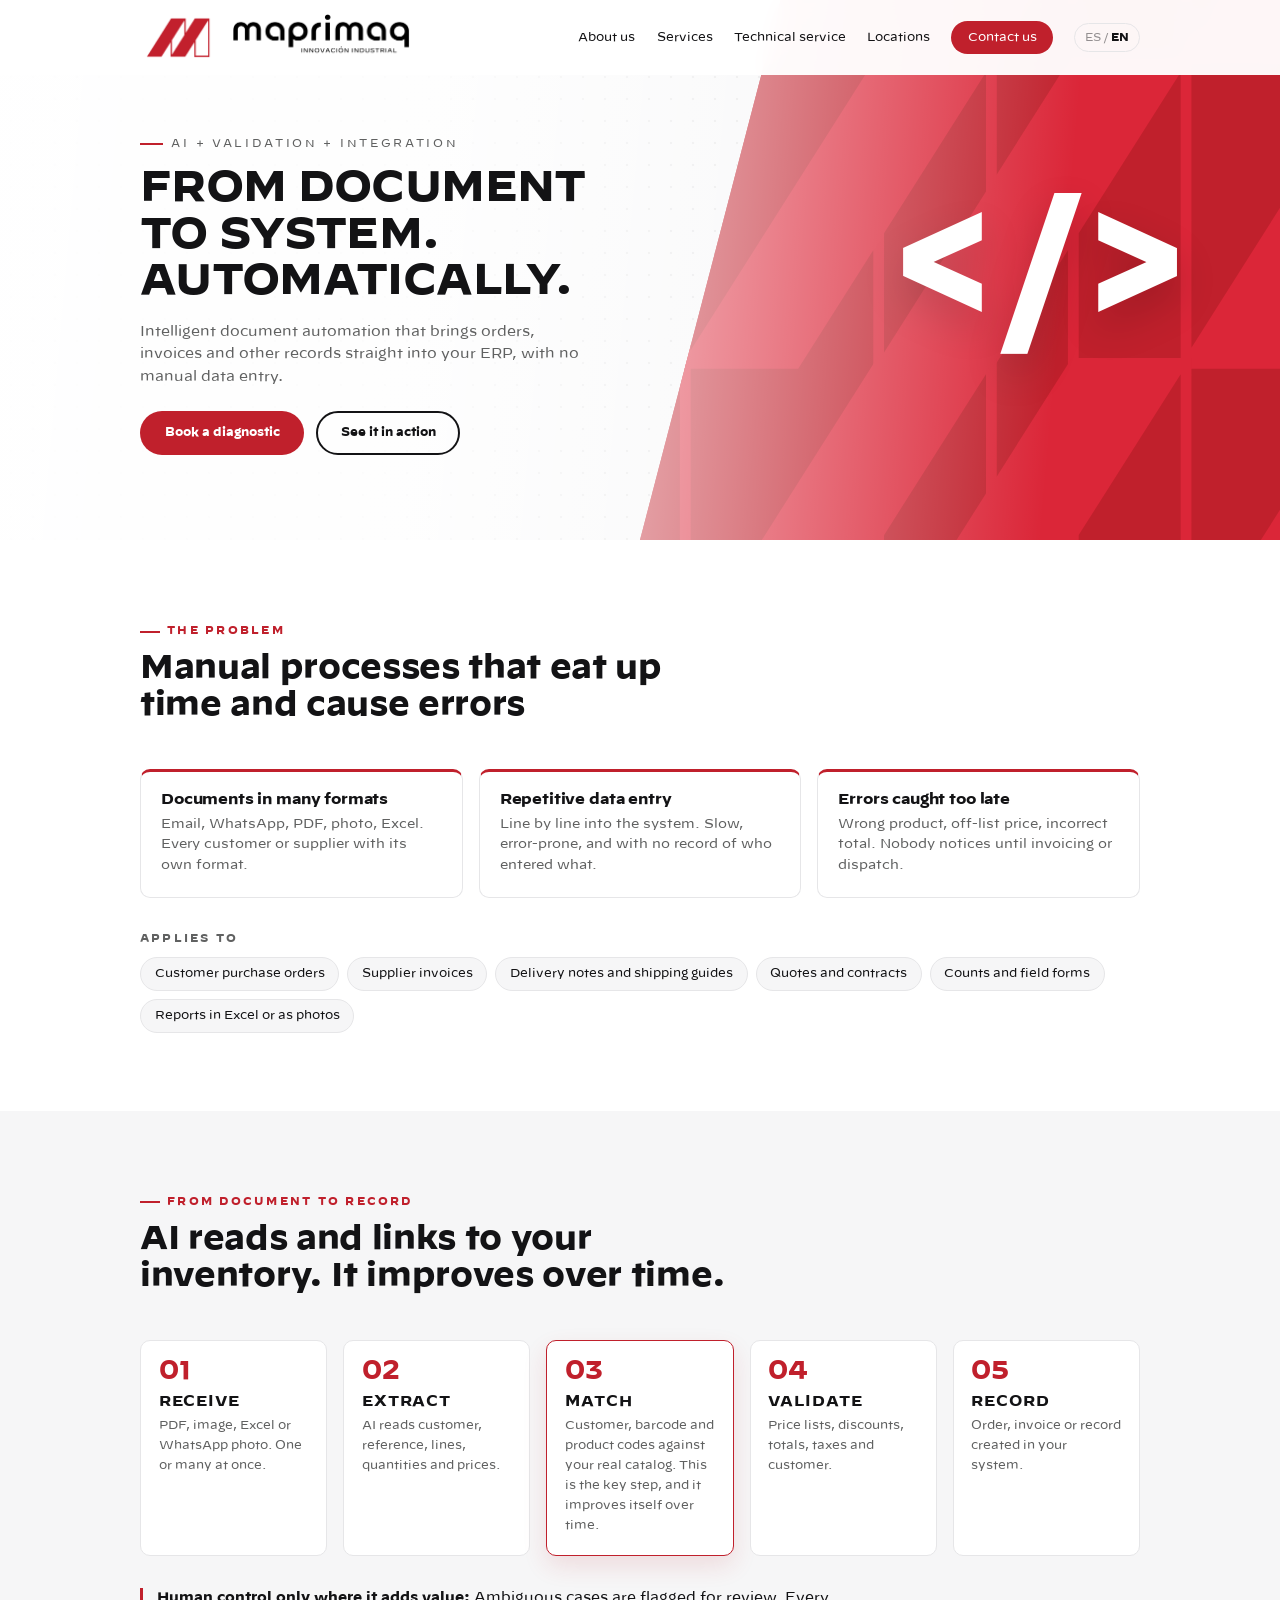
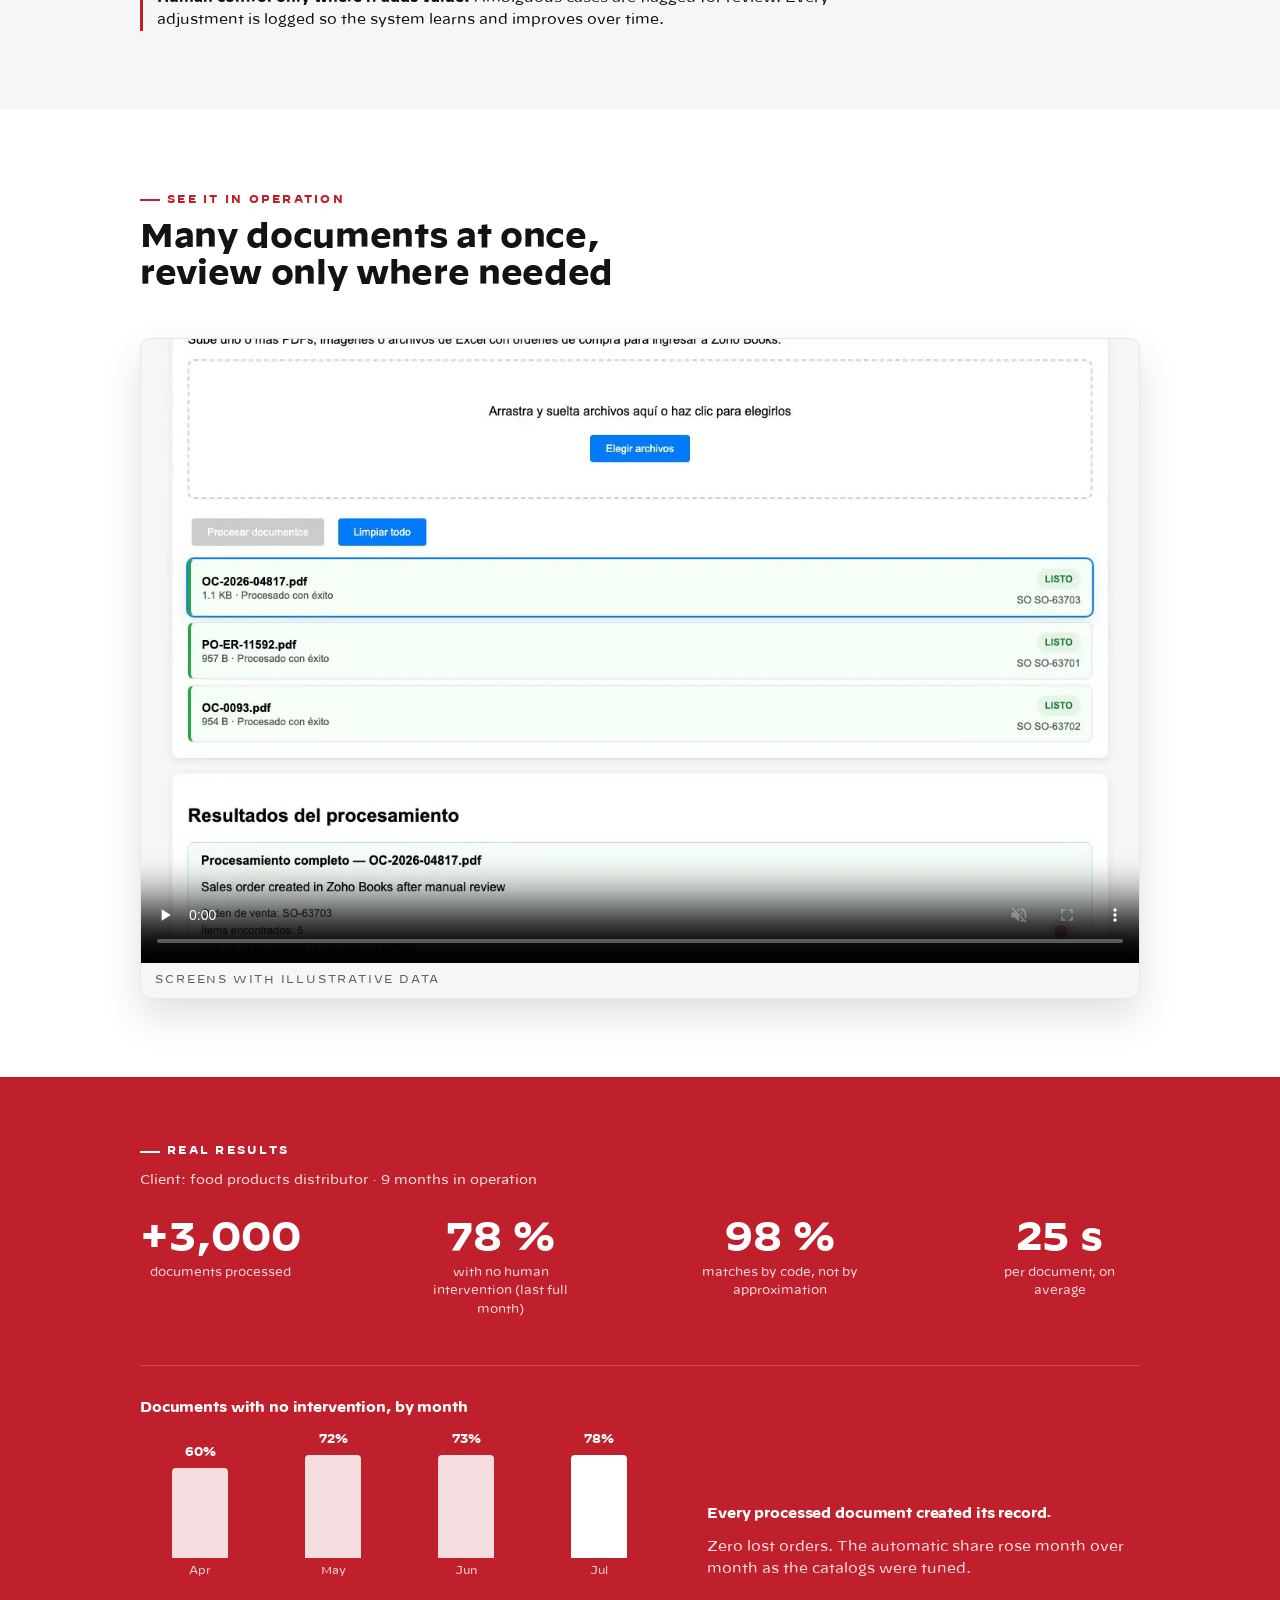
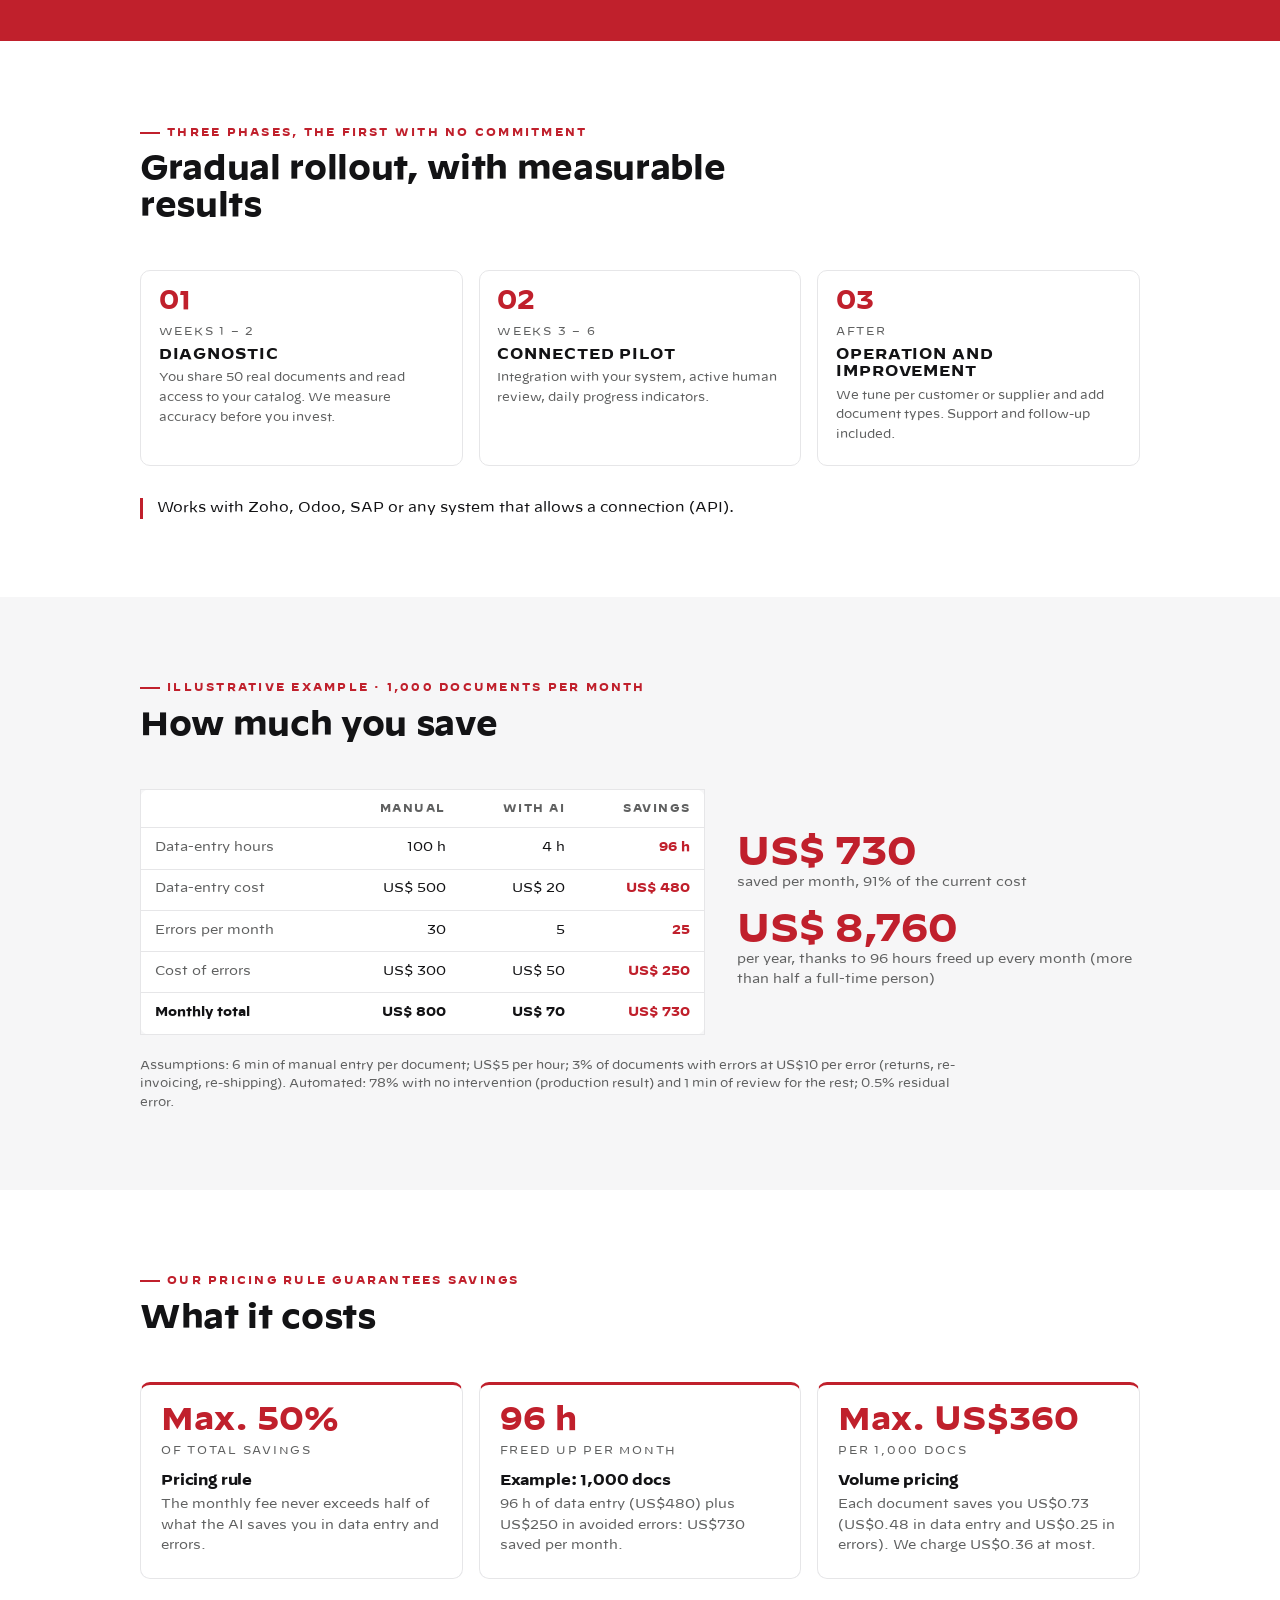
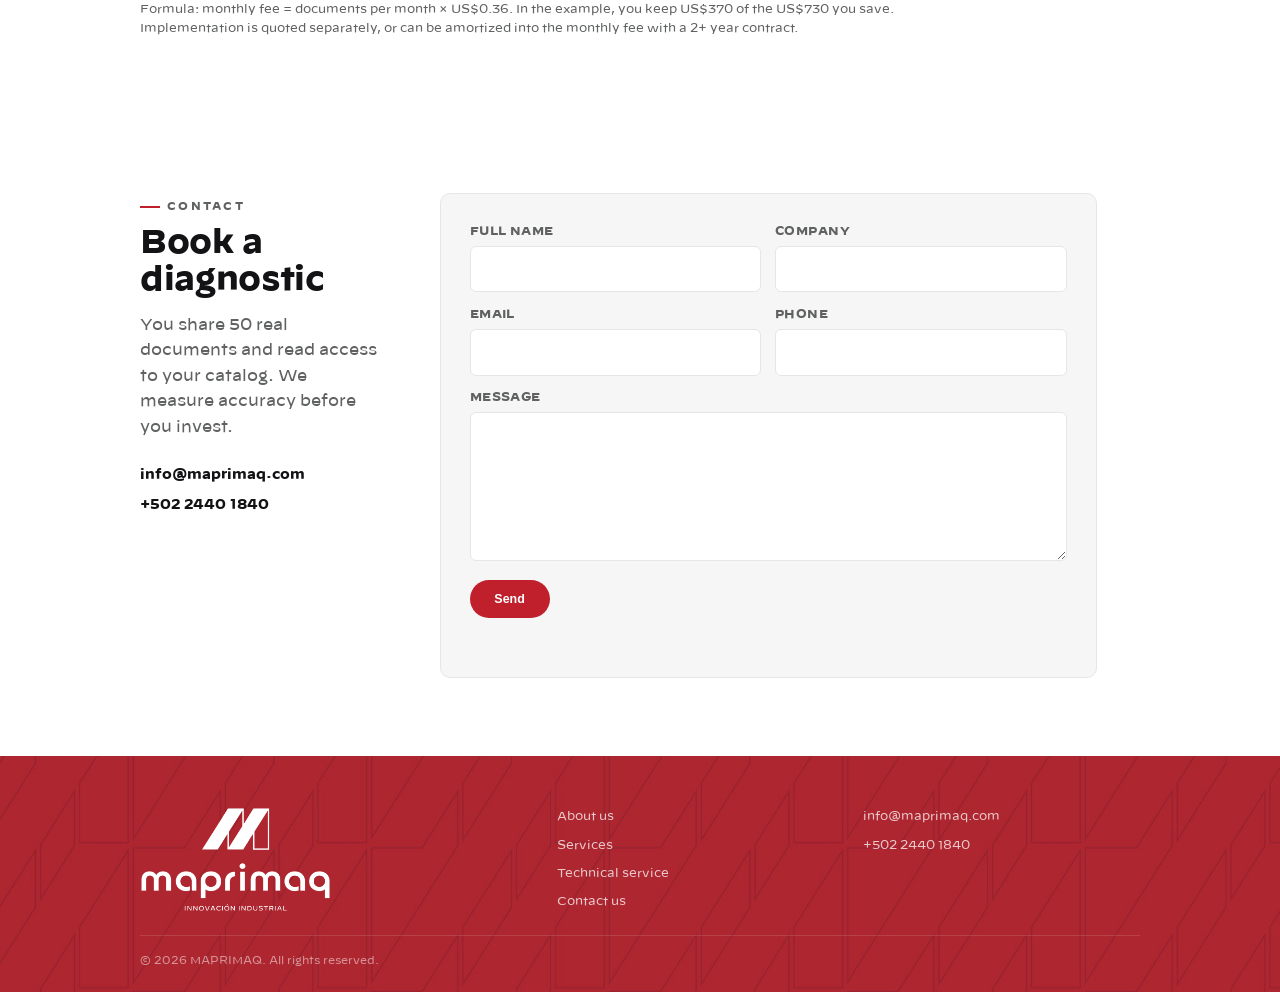
==== ia.html @ b7a54615 "feat(ia): software hero slide and /ia.html document automation page - Hero slide 2 announces MAPRIMA" ====
<!DOCTYPE html>
<html lang="es">
<head>
  <meta charset="UTF-8">
  <meta name="viewport" content="width=device-width, initial-scale=1.0">
  <title>MAPRIMAQ — Automatización de documentos con IA</title>
  <meta name="description" content="Automatización inteligente de documentos para integrar órdenes, facturas y otros registros directamente a su ERP, sin digitación manual.">
  <link rel="icon" type="image/png" href="assets/img/icon-1.png">
  <link rel="stylesheet" href="css/styles.css?v=35">
  <meta property="og:title" content="MAPRIMAQ — Automatización de documentos con IA">
  <meta property="og:description" content="Del documento al sistema. Automáticamente. IA + validación + integración.">
  <meta property="og:image" content="assets/img/ia-demo-poster.webp">
</head>
<body>

  <!-- ======= Header ======= -->
  <header class="site-header" id="siteHeader">
    <div class="header-inner">
      <a href="index.html" class="header-logo" aria-label="MAPRIMAQ — inicio">
        <img class="logo-m" src="assets/img/logo-m.png" alt="">
        <img class="logo-text" src="assets/img/logo-text.png" alt="MAPRIMAQ">
      </a>
      <nav class="header-nav" id="headerNav" aria-label="Principal">
        <a href="index.html#nosotros" data-i18n="nav.about">Nosotros</a>
        <a href="index.html#servicios" data-i18n="nav.divisions">Servicios</a>
        <a href="index.html#mapritecnica" data-i18n="nav.service">Servicio técnico</a>
        <a href="index.html#presencia" data-i18n="nav.presence">Sedes</a>
        <a href="#contacto" class="nav-cta" data-i18n="nav.contact">Contáctanos</a>
        <button class="lang-toggle" id="langToggle" aria-label="Switch language">
          <span data-lang-opt="es">ES</span><span class="lang-sep">/</span><span data-lang-opt="en">EN</span>
        </button>
      </nav>
      <button class="burger" id="burger" aria-label="Abrir menú" aria-expanded="false">
        <span></span><span></span>
      </button>
    </div>
  </header>

  <!-- ======= Hero (single slide; reuses the home hero styles) ======= -->
  <section class="hero hero-page" id="inicio">
    <div class="hero-bg" aria-hidden="true">
      <div class="hero-slide hero-slide-software is-active"></div>
      <div class="hero-scrim"></div>
    </div>
    <div class="container hero-grid">
      <div class="hero-copy">
        <p class="hero-kicker reveal" data-i18n="ia.hero.kicker">IA + validación + integración</p>
        <h1 class="ia-title reveal" data-i18n="ia.hero.title">Del documento al sistema. Automáticamente.</h1>
        <p class="hero-lead reveal" data-i18n="ia.hero.lead">Automatización inteligente de documentos para integrar órdenes, facturas y otros registros directamente a su ERP, sin digitación manual.</p>
        <div class="hero-actions reveal">
          <a href="#contacto" class="btn btn-primary" data-i18n="ia.hero.cta">Agende un diagnóstico</a>
          <a href="#operacion" class="btn btn-ghost" data-i18n="ia.hero.cta2">Véalo en operación</a>
        </div>
      </div>
    </div>
  </section>

  <!-- ======= El problema ======= -->
  <section class="section" id="problema">
    <div class="container">
      <div class="section-head reveal">
        <p class="eyebrow" data-i18n="ia.prob.eyebrow">El problema</p>
        <h2 data-i18n="ia.prob.title">Procesos manuales que consumen tiempo y generan errores</h2>
      </div>
      <div class="ia-cards">
        <article class="ia-card reveal">
          <h3 data-i18n="ia.prob.c1t">Documentos en múltiples formatos</h3>
          <p data-i18n="ia.prob.c1">Correo, WhatsApp, PDF, foto, Excel. Cada cliente o proveedor con su propio formato.</p>
        </article>
        <article class="ia-card reveal">
          <h3 data-i18n="ia.prob.c2t">Digitación repetitiva</h3>
          <p data-i18n="ia.prob.c2">Línea por línea en el sistema. Lento, puede llevar a errores, y sin registro de quién ingresó qué.</p>
        </article>
        <article class="ia-card reveal">
          <h3 data-i18n="ia.prob.c3t">Errores detectados demasiado tarde</h3>
          <p data-i18n="ia.prob.c3">Producto equivocado, precio fuera de lista, total incorrecto. Se nota hasta facturar o al despachar.</p>
        </article>
      </div>
      <div class="ia-applies reveal">
        <h3 data-i18n="ia.prob.applies">Aplica a</h3>
        <ul class="ia-tags">
          <li data-i18n="ia.prob.a1">Órdenes de compra de clientes</li>
          <li data-i18n="ia.prob.a2">Facturas de proveedores</li>
          <li data-i18n="ia.prob.a3">Notas de envío y guías de despacho</li>
          <li data-i18n="ia.prob.a4">Cotizaciones y contratos</li>
          <li data-i18n="ia.prob.a5">Conteos y formularios de campo</li>
          <li data-i18n="ia.prob.a6">Reportes en Excel o en foto</li>
        </ul>
      </div>
    </div>
  </section>

  <!-- ======= Del documento al registro ======= -->
  <section class="section ia-soft" id="proceso">
    <div class="container">
      <div class="section-head reveal">
        <p class="eyebrow" data-i18n="ia.steps.eyebrow">Del documento al registro</p>
        <h2 data-i18n="ia.steps.title">La IA lee y vincula con su inventario. Mejora con el tiempo.</h2>
      </div>
      <ol class="ia-steps">
        <li class="reveal"><span class="ia-step-num">01</span><h3 data-i18n="ia.steps.s1t">Recibir</h3><p data-i18n="ia.steps.s1">PDF, imagen, Excel o foto de WhatsApp. Uno o varios a la vez.</p></li>
        <li class="reveal"><span class="ia-step-num">02</span><h3 data-i18n="ia.steps.s2t">Extraer</h3><p data-i18n="ia.steps.s2">La IA lee cliente, referencia, líneas, cantidades y precios.</p></li>
        <li class="reveal ia-step-key"><span class="ia-step-num">03</span><h3 data-i18n="ia.steps.s3t">Cruzar</h3><p data-i18n="ia.steps.s3">Códigos del cliente, de barras y de producto contra su catálogo real. Esta es la parte clave, y se auto-mejora con el tiempo.</p></li>
        <li class="reveal"><span class="ia-step-num">04</span><h3 data-i18n="ia.steps.s4t">Validar</h3><p data-i18n="ia.steps.s4">Listas de precios, descuentos, totales, impuestos y cliente.</p></li>
        <li class="reveal"><span class="ia-step-num">05</span><h3 data-i18n="ia.steps.s5t">Registrar</h3><p data-i18n="ia.steps.s5">Orden, factura o registro creado en su sistema.</p></li>
      </ol>
      <p class="ia-note reveal"><strong data-i18n="ia.steps.noteT">Control humano solo donde agrega valor:</strong> <span data-i18n="ia.steps.note">Los casos ambiguos quedan destacados para revisión. Cada ajuste queda registrado para que el sistema aprenda y mejore con el tiempo.</span></p>
    </div>
  </section>

  <!-- ======= Así se ve en operación ======= -->
  <section class="section" id="operacion">
    <div class="container">
      <div class="section-head reveal">
        <p class="eyebrow" data-i18n="ia.demo.eyebrow">Así se ve en operación</p>
        <h2 data-i18n="ia.demo.title">Varios documentos a la vez, revisión solo donde hace falta</h2>
      </div>
      <figure class="ia-video reveal">
        <video src="assets/video/ia-demo.mp4" poster="assets/img/ia-demo-poster.webp" controls muted playsinline preload="none"></video>
        <figcaption data-i18n="ia.demo.caption">Capturas con datos ilustrativos</figcaption>
      </figure>
    </div>
  </section>

  <!-- ======= Resultados reales ======= -->
  <section class="stats ia-results" id="resultados">
    <div class="container">
      <p class="eyebrow light reveal" data-i18n="ia.res.eyebrow">Resultados reales</p>
      <p class="ia-results-client reveal" data-i18n="ia.res.client">Cliente: distribuidor de productos alimenticios · 9 meses en operación</p>
      <div class="stats-grid">
        <div class="stat reveal"><span class="stat-number">+3,000</span><span class="stat-label" data-i18n="ia.res.s1">documentos procesados</span></div>
        <div class="stat reveal"><span class="stat-number">78 %</span><span class="stat-label" data-i18n="ia.res.s2">sin intervención humana (último mes completo)</span></div>
        <div class="stat reveal"><span class="stat-number">98 %</span><span class="stat-label" data-i18n="ia.res.s3">coincidencias por código, no por aproximación</span></div>
        <div class="stat reveal"><span class="stat-number">25 s</span><span class="stat-label" data-i18n="ia.res.s4">por documento, en promedio</span></div>
      </div>
      <div class="ia-results-detail">
        <div class="ia-bars reveal">
          <h3 data-i18n="ia.res.chart">Documentos sin intervención, por mes</h3>
          <ul>
            <li style="--v: 60"><span class="ia-bar-val">60%</span><span class="ia-bar"></span><span class="ia-bar-label" data-i18n="ia.res.m1">Abr</span></li>
            <li style="--v: 72"><span class="ia-bar-val">72%</span><span class="ia-bar"></span><span class="ia-bar-label" data-i18n="ia.res.m2">May</span></li>
            <li style="--v: 73"><span class="ia-bar-val">73%</span><span class="ia-bar"></span><span class="ia-bar-label" data-i18n="ia.res.m3">Jun</span></li>
            <li style="--v: 78"><span class="ia-bar-val">78%</span><span class="ia-bar"></span><span class="ia-bar-label" data-i18n="ia.res.m4">Jul</span></li>
          </ul>
        </div>
        <div class="ia-results-copy reveal">
          <h3 data-i18n="ia.res.claimT">Cada documento procesado creó su registro.</h3>
          <p data-i18n="ia.res.claim">Cero órdenes perdidas. El porcentaje automático subió mes a mes al afinar los catálogos.</p>
        </div>
      </div>
    </div>
  </section>

  <!-- ======= Implementación ======= -->
  <section class="section" id="implementacion">
    <div class="container">
      <div class="section-head reveal">
        <p class="eyebrow" data-i18n="ia.impl.eyebrow">Tres fases, la primera sin compromiso</p>
        <h2 data-i18n="ia.impl.title">Implementación gradual, con resultados medibles</h2>
      </div>
      <ol class="ia-phases">
        <li class="reveal"><span class="ia-step-num">01</span><span class="ia-phase-when" data-i18n="ia.impl.p1w">Semanas 1 – 2</span><h3 data-i18n="ia.impl.p1t">Diagnóstico</h3><p data-i18n="ia.impl.p1">Nos entregan 50 documentos reales y acceso de lectura a su catálogo. Medimos precisión antes de que inviertan.</p></li>
        <li class="reveal"><span class="ia-step-num">02</span><span class="ia-phase-when" data-i18n="ia.impl.p2w">Semanas 3 – 6</span><h3 data-i18n="ia.impl.p2t">Prueba conectada</h3><p data-i18n="ia.impl.p2">Integración con su sistema, revisión humana activa, indicadores diarios de avance.</p></li>
        <li class="reveal"><span class="ia-step-num">03</span><span class="ia-phase-when" data-i18n="ia.impl.p3w">Después</span><h3 data-i18n="ia.impl.p3t">Operación y mejora</h3><p data-i18n="ia.impl.p3">Afinamos por cliente o proveedor y sumamos tipos de documento. Soporte y seguimiento incluidos.</p></li>
      </ol>
      <p class="ia-note reveal" data-i18n="ia.impl.compat">Funciona con Zoho, Odoo, SAP o cualquier sistema que permita conexión (API).</p>
    </div>
  </section>

  <!-- ======= Cuánto se ahorra ======= -->
  <section class="section ia-soft" id="ahorro">
    <div class="container">
      <div class="section-head reveal">
        <p class="eyebrow" data-i18n="ia.save.eyebrow">Ejemplo ilustrativo · 1,000 documentos al mes</p>
        <h2 data-i18n="ia.save.title">Cuánto se ahorra</h2>
      </div>
      <div class="ia-save">
        <div class="ia-table-wrap reveal">
          <table class="ia-table">
            <thead>
              <tr><th></th><th data-i18n="ia.save.manual">Manual</th><th data-i18n="ia.save.ai">Con IA</th><th data-i18n="ia.save.saving">Ahorro</th></tr>
            </thead>
            <tbody>
              <tr><th data-i18n="ia.save.r1">Horas de digitación</th><td>100 h</td><td>4 h</td><td>96 h</td></tr>
              <tr><th data-i18n="ia.save.r2">Costo de digitación</th><td>US$ 500</td><td>US$ 20</td><td>US$ 480</td></tr>
              <tr><th data-i18n="ia.save.r3">Errores al mes</th><td>30</td><td>5</td><td>25</td></tr>
              <tr><th data-i18n="ia.save.r4">Costo de errores</th><td>US$ 300</td><td>US$ 50</td><td>US$ 250</td></tr>
              <tr class="ia-total"><th data-i18n="ia.save.r5">Total mensual</th><td>US$ 800</td><td>US$ 70</td><td>US$ 730</td></tr>
            </tbody>
          </table>
        </div>
        <div class="ia-save-highlights">
          <div class="ia-highlight reveal"><span class="ia-figure">US$ 730</span><p data-i18n="ia.save.h1">ahorro al mes, 91 % del costo actual</p></div>
          <div class="ia-highlight reveal"><span class="ia-figure">US$ 8,760</span><p data-i18n="ia.save.h2">al año, gracias a 96 horas liberadas cada mes (más de media persona por tiempo completo)</p></div>
        </div>
      </div>
      <p class="ia-fine reveal" data-i18n="ia.save.assumptions">Supuestos: 6 min de digitación manual por documento; costo de US$ 5 por hora; 3% de documentos con error y US$ 10 por error (devolución, refacturación, reenvío). Automatizado: 78 % sin intervención (resultado en producción) y 1 min de revisión en el resto; 0.5 % de error residual.</p>
    </div>
  </section>

  <!-- ======= Cuánto cuesta ======= -->
  <section class="section" id="precio">
    <div class="container">
      <div class="section-head reveal">
        <p class="eyebrow" data-i18n="ia.price.eyebrow">Nuestra regla de precio da un ahorro garantizado</p>
        <h2 data-i18n="ia.price.title">Cuánto cuesta</h2>
      </div>
      <div class="ia-cards">
        <article class="ia-card reveal">
          <span class="ia-figure" data-i18n="ia.price.c1f">Máx. 50%</span>
          <span class="ia-figure-label" data-i18n="ia.price.c1l">del ahorro total</span>
          <h3 data-i18n="ia.price.c1t">Regla de precio</h3>
          <p data-i18n="ia.price.c1">La mensualidad nunca supera la mitad de lo que la IA le ahorra en digitación y errores.</p>
        </article>
        <article class="ia-card reveal">
          <span class="ia-figure">96 h</span>
          <span class="ia-figure-label" data-i18n="ia.price.c2l">liberadas al mes</span>
          <h3 data-i18n="ia.price.c2t">Ejemplo: 1,000 docs</h3>
          <p data-i18n="ia.price.c2">96 h de digitación (US$480) más US$250 en errores evitados: US$730 de ahorro al mes.</p>
        </article>
        <article class="ia-card reveal">
          <span class="ia-figure" data-i18n="ia.price.c3f">Máx. US$360</span>
          <span class="ia-figure-label" data-i18n="ia.price.c3l">por cada 1,000 docs</span>
          <h3 data-i18n="ia.price.c3t">Precio por volumen</h3>
          <p data-i18n="ia.price.c3">Cada documento le ahorra US$0.73 (US$0.48 en digitación y US$0.25 en errores). Cobramos US$0.36 como máximo.</p>
        </article>
      </div>
      <p class="ia-fine reveal" data-i18n="ia.price.formula">Fórmula: mensualidad = documentos al mes × US$0.36. En el ejemplo, usted conserva US$370 de los US$730 que ahorra. La implementación se cotiza aparte, o puede ser amortizada en mensualidad con contrato de 2+ años.</p>
    </div>
  </section>

  <!-- ======= Contacto (same form and Odoo lead endpoint as the home page) ======= -->
  <section class="contact section" id="contacto">
    <div class="container contact-grid">
      <div class="contact-copy">
        <p class="eyebrow reveal" data-i18n="contact.eyebrow">Contacto</p>
        <h2 class="reveal" data-i18n="ia.contact.title">Agende un diagnóstico</h2>
        <p class="reveal" data-i18n="ia.contact.lead">Nos entregan 50 documentos reales y acceso de lectura a su catálogo. Medimos precisión antes de que inviertan.</p>
        <ul class="contact-info">
          <li class="reveal"><a href="mailto:info@maprimaq.com">info@maprimaq.com</a></li>
          <li class="reveal"><a href="tel:+50224401840">+502 2440 1840</a></li>
        </ul>
      </div>
      <form class="contact-form reveal" id="contactForm" novalidate>
        <div class="form-row">
          <label>
            <span data-i18n="form.name">Nombre completo</span>
            <input type="text" name="name" required autocomplete="name">
          </label>
          <label>
            <span data-i18n="form.company">Empresa</span>
            <input type="text" name="company" autocomplete="organization">
          </label>
        </div>
        <div class="form-row">
          <label>
            <span data-i18n="form.email">Correo electrónico</span>
            <input type="email" name="email" required autocomplete="email">
          </label>
          <label>
            <span data-i18n="form.phone">Teléfono</span>
            <input type="tel" name="phone" autocomplete="tel">
          </label>
        </div>
        <label>
          <span data-i18n="form.message">Mensaje</span>
          <textarea name="message" rows="5" required></textarea>
        </label>
        <button type="submit" class="btn btn-primary" data-i18n="form.send">Enviar</button>
        <p class="form-status" id="formStatus" role="status"></p>
      </form>
    </div>
  </section>

  <!-- ======= Footer ======= -->
  <footer class="site-footer">
    <div class="pattern-bg subtle" aria-hidden="true"></div>
    <div class="container footer-grid">
      <div class="footer-brand">
        <img src="assets/img/logo-footer.png" alt="MAPRIMAQ — Innovación Industrial" class="footer-logo">
      </div>
      <nav class="footer-nav" aria-label="Footer">
        <a href="index.html#nosotros" data-i18n="nav.about">Nosotros</a>
        <a href="index.html#servicios" data-i18n="nav.divisions">Servicios</a>
        <a href="index.html#mapritecnica" data-i18n="nav.service">Servicio técnico</a>
        <a href="#contacto" data-i18n="nav.contact">Contáctanos</a>
      </nav>
      <div class="footer-contact">
        <a href="mailto:info@maprimaq.com">info@maprimaq.com</a>
        <a href="tel:+50224401840">+502 2440 1840</a>
      </div>
    </div>
    <div class="container footer-bottom">
      <p>© <span id="year">2026</span> MAPRIMAQ. <span data-i18n="footer.rights">Todos los derechos reservados.</span></p>
    </div>
  </footer>

  <script src="js/main.js?v=22"></script>
</body>
</html>
---- css/styles.css ----
/* ============================================================
   MAPRIMAQ — brand styles
   Palette (Brandbook): red #c0202c · gray #606161 · black #000
   Pattern-only reds: #a91e2d · #db2638
   Type: Decimal Bold (titles) · Decimal Book (subtitles/body)
   ============================================================ */

@font-face {
  font-family: 'Decimal';
  src: url('../assets/fonts/DecimalBook.ttf') format('truetype');
  font-weight: 400;
  font-display: swap;
}
@font-face {
  font-family: 'Decimal';
  src: url('../assets/fonts/DecimalBold.ttf') format('truetype');
  font-weight: 700;
  font-display: swap;
}
@font-face {
  font-family: 'Decimal';
  src: url('../assets/fonts/DecimalExtraLight.ttf') format('truetype');
  font-weight: 200;
  font-display: swap;
}

:root {
  --red: #c0202c;
  --red-bright: #db2638;
  --red-deep: #a91e2d;
  --gray: #606161;
  --ink: #131315;
  --paper: #ffffff;
  --paper-soft: #f6f6f7;
  --line: #e6e6e8;
  --radius: 10px;
  --container: 1000px;
  --header-h: 75px;
  --ease: cubic-bezier(.22, .61, .36, 1);
}

* { margin: 0; padding: 0; box-sizing: border-box; }

html { scroll-behavior: smooth; }

body {
  font-family: 'Decimal', 'Helvetica Neue', Arial, sans-serif;
  font-weight: 400;
  color: var(--ink);
  background: var(--paper);
  line-height: 1.6;
  -webkit-font-smoothing: antialiased;
}

img { max-width: 100%; display: block; }

.container {
  width: min(var(--container), 92vw);
  margin-inline: auto;
}

/* Visible to screen readers only — used for icon-button labels so they stay
   translatable through the normal data-i18n textContent pass. */
.sr-only {
  position: absolute;
  width: 1px;
  height: 1px;
  padding: 0;
  margin: -1px;
  overflow: hidden;
  clip-path: inset(50%);
  white-space: nowrap;
  border: 0;
}

.section { padding: clamp(3.03rem, 6.05vw, 4.98rem) 0; }

h1, h2, h3 { font-weight: 700; line-height: 1.12; letter-spacing: -0.01em; }
h2 { font-size: clamp(1.38rem, 2.58vw, 2.18rem); }
h3 { font-size: 0.96rem; }

.eyebrow {
  display: inline-block;
  font-size: 0.7rem;
  font-weight: 700;
  letter-spacing: 0.2em;
  text-transform: uppercase;
  color: var(--red);
  margin-bottom: 0.67rem;
}
.eyebrow::before {
  content: '';
  display: inline-block;
  width: 20px;
  height: 2px;
  background: var(--red);
  vertical-align: middle;
  margin-right: 0.45rem;
}
.eyebrow.light { color: #fff; }
.eyebrow.light::before { background: #fff; }

.section-head { max-width: 587px; margin-bottom: clamp(1.78rem, 3.56vw, 2.76rem); }
.section-lead { color: var(--gray); margin-top: 0.76rem; font-size: 0.85rem; }

/* ---------- Buttons ---------- */
.btn {
  display: inline-block;
  padding: 0.64rem 1.42rem;
  border-radius: 999px;
  font-weight: 700;
  font-size: 0.78rem;
  text-decoration: none;
  border: 2px solid transparent;
  cursor: pointer;
  transition: transform .25s var(--ease), box-shadow .25s var(--ease), background .25s, color .25s;
}
.btn:hover { transform: translateY(-2px); }
.btn:active { transform: translateY(0); }
.btn-primary {
  background: var(--red);
  color: #fff;
}
.btn-primary:hover { background: var(--red-bright); box-shadow: 0 10px 24px rgba(192, 32, 44, .32); }
.btn-ghost {
  border-color: var(--ink);
  color: var(--ink);
}
.btn-ghost:hover { background: rgba(19, 19, 21, .06); }
.btn-light {
  background: #fff;
  color: var(--red);
}
.btn-light:hover { box-shadow: 0 10px 24px rgba(0, 0, 0, .25); }

/* ---------- Header ---------- */
.site-header {
  position: fixed;
  inset: 0 0 auto 0;
  z-index: 100;
  background: rgba(255, 255, 255, .96);
  backdrop-filter: blur(10px);
  transition: box-shadow .35s var(--ease);
}
.header-inner {
  width: min(var(--container), 94vw);
  margin-inline: auto;
  height: var(--header-h);
  display: flex;
  align-items: center;
  justify-content: space-between;
  gap: 0.76rem;
}
.header-logo { display: flex; align-items: center; gap: 12px; }
.header-logo img { height: 52px; width: auto; }
.header-logo .logo-text { filter: brightness(0); }
@media (max-width: 600px) {
  .header-logo img { height: 39px; }
  .header-logo { gap: 9px; }
}

.site-header.scrolled { box-shadow: 0 2px 18px rgba(0, 0, 0, .08); }

.header-nav {
  display: flex;
  align-items: center;
  gap: 1.33rem;
}
.header-nav a {
  color: var(--ink);
  text-decoration: none;
  font-size: 0.78rem;
  font-weight: 400;
  position: relative;
  transition: color .25s;
}
.header-nav a:not(.nav-cta)::after {
  content: '';
  position: absolute;
  left: 0;
  bottom: -6px;
  width: 100%;
  height: 2px;
  background: var(--red-bright);
  transform: scaleX(0);
  transform-origin: left;
  transition: transform .3s var(--ease);
}
.header-nav a:not(.nav-cta):hover::after { transform: scaleX(1); }

.nav-cta {
  padding: 0.43rem 1.02rem;
  border-radius: 999px;
  background: var(--red);
  color: #fff !important;
  font-weight: 700;
  transition: background .25s;
}
.nav-cta:hover { background: var(--red-bright); }

.lang-toggle {
  background: none;
  border: 1px solid var(--line);
  border-radius: 999px;
  color: var(--ink);
  font: inherit;
  font-size: 0.7rem;
  padding: 0.27rem 0.62rem;
  cursor: pointer;
  transition: border-color .25s, color .25s;
}
.lang-toggle [data-lang-opt] { opacity: .45; }
.lang-toggle [data-lang-opt].active { opacity: 1; font-weight: 700; }
.lang-sep { opacity: .45; margin: 0 2px; }

.burger {
  display: none;
  background: none;
  border: 0;
  width: 42px;
  height: 42px;
  cursor: pointer;
  flex-direction: column;
  justify-content: center;
  gap: 7px;
}
.burger span {
  display: block;
  height: 2px;
  width: 23px;
  margin-inline: auto;
  background: var(--ink);
  transition: transform .3s var(--ease);
}
.site-header.nav-open .burger span:first-child { transform: translateY(4.5px) rotate(45deg); }
.site-header.nav-open .burger span:last-child { transform: translateY(-4.5px) rotate(-45deg); }

/* ---------- Hero ---------- */
.hero {
  position: relative;
  /* vh first as the fallback: svh needs Safari 15.4+, and older WebKit drops
     the whole declaration rather than falling back. */
  min-height: 66vh;
  min-height: 66svh;
  display: flex;
  align-items: center;
  padding: calc(var(--header-h) + 1.11rem) 0 2.67rem;
}
/* The clipping lives on the background, NOT on .hero. It exists only to
   contain .hero-slide's scale(1.04)/translateX zoom; when it sat on .hero it
   also clipped the copy layers, so any viewport where the slide-2 ad grew
   past the hero box would silently swallow the ad instead of letting the
   section grow. .hero can no longer clip its own content on any screen. */
.hero-bg { position: absolute; inset: 0; overflow: hidden; }
/* Carousel: slides stack on top of each other; the active one fades/slides in */
.hero-bg .hero-slide {
  position: absolute;
  inset: 0;
  width: 100%;
  height: 100%;
  object-fit: cover;
  object-position: 70% center;
  opacity: 0;
  transform: translateX(2.5%) scale(1.04);
  transition: opacity 1.4s var(--ease), transform 6s linear;
}
/* Plastimagen campaign art, pinned to the right edge. Both files are cropped
   just left of the artwork's line-art strip so the sculpture (and, in the
   wide version, the slogan) sits near the right edge. The <picture> in
   index.html only serves the slogan version at >=960px landscape, where it
   lands fully visible right of the promo copy. */
.hero-bg .hero-slide-plastimagen { object-position: right center; }
.hero-bg .hero-slide.is-active {
  opacity: 1;
  transform: translateX(0) scale(1);
}
.hero-scrim {
  position: absolute;
  inset: 0;
  background: linear-gradient(95deg,
    rgba(255, 255, 255, .96) 0%,
    rgba(255, 255, 255, .88) 34%,
    rgba(255, 255, 255, .45) 58%,
    rgba(255, 255, 255, 0) 82%);
}
/* Slide-owned copy layers stack in the same cell so each can crossfade
   independently without the hero jumping height between slides. */
.hero-grid { position: relative; z-index: 2; display: grid; }
/* translateZ(0) on BOTH layers (never just one, so their paint behaviour stays
   identical) gives each its own compositing layer. Cheap insurance against the
   iOS Safari bug where a stacked opacity:0 layer fails to repaint when it
   flips to 1 — not the confirmed cause, but free. */
.hero-copy, .hero-promo {
  grid-area: 1 / 1;
  align-self: center;
  transform: translateZ(0);
}
.hero-copy {
  max-width: 485px;
  opacity: 1;
  transition: opacity 1.4s var(--ease);
}
/* Text only belongs on the first hero slide; fades out in sync with the
   image crossfade (same duration as .hero-slide's opacity transition)
   once the carousel advances, so a later slide (e.g. an ad) shows clean. */
.hero-copy.is-hidden {
  opacity: 0;
  pointer-events: none;
}

/* ---- Hero promo overlay (event — slide 2) ---- */
/* No card chrome on purpose: it sits in the same spot as .hero-copy, at the
   same measure, and borrows the slide-1 type scale (.hero-kicker for the
   dates, a red display line for the call to action) so the two slides read as
   one hero. Same 1.4s fade as the image crossfade.
   The previous Apparel Show version (logo + description rows) is kept in
   archive/hero-promo-apparel-show-2026.html. */
.hero-promo {
  max-width: 498px;
  opacity: 1;
  transition: opacity 1.4s var(--ease);
}
.hero-promo.is-hidden {
  opacity: 0;
  pointer-events: none;
}
.hero-promo-title {
  font-size: clamp(1.16rem, 2.27vw, 1.78rem);
  font-weight: 700;
  line-height: 1.1;
  letter-spacing: -0.01em;
  text-transform: uppercase;
  color: var(--ink);
}
/* The official event logo stands in for the title text (the <img> alt
   carries the name for screen readers). */
.hero-promo-title a { display: inline-block; }
.hero-promo-title a:focus-visible { outline: 2px solid var(--red); outline-offset: 3px; border-radius: 6px; }
.hero-promo-logo {
  display: block;
  width: clamp(200px, 24vw, 300px);
  height: auto;
}
.hero-promo-venue {
  margin-top: 0.4rem;
  font-size: 0.8rem;
  color: var(--gray);
}
/* Echoes .hero-number's red display figure so slide 2 keeps slide 1's accent. */
.hero-promo-stands {
  margin-top: 0.62rem;
  font-size: clamp(0.95rem, 1.7vw, 1.2rem);
  font-weight: 700;
  line-height: 1.15;
  letter-spacing: -0.01em;
  color: var(--red);
}
/* Represented brands, logos only: a 3-up grid of identical chips.
   Native aspect ratios run from ~1.6:1 (Bekum) to ~5:1 (Lohia), so every logo
   gets the same fixed chip and object-fit: contain scales it inside — never
   stretched, and the grid lines up regardless of source proportions.
   The paper chip also gives dark logos a consistent ground on the photo. */
.hero-promo-brands {
  list-style: none;
  margin-top: 0.85rem;
  display: grid;
  grid-template-columns: repeat(3, 1fr);
  gap: 0.5rem;
}
.hero-promo-brands a { display: block; }
.hero-promo-brands a:focus-visible { outline: 2px solid var(--red); outline-offset: 3px; border-radius: 6px; }
.brand-logo {
  display: block;
  width: 100%;
  height: 52px;
  padding: 8px 12px;
  object-fit: contain;
  object-position: center;
  background: var(--paper);
  border: 1px solid var(--line);
  border-radius: 6px;
  transition: border-color .25s var(--ease), box-shadow .25s var(--ease);
}
.hero-promo-brands a:hover .brand-logo {
  border-color: var(--red);
  box-shadow: 0 6px 16px rgba(0, 0, 0, .08);
}
.hero-promo-actions { margin-top: 1rem; }
/* Phones: both layers share one grid cell, so the taller promo sets the hero's
   height. Tighten it so it fits a phone screen instead of running past the
   fold. align-self:start makes it overflow downward (where the section can
   grow) rather than symmetrically off the top; .hero-copy stays centred. */
@media (max-width: 700px) {
  .hero-promo { align-self: start; }
  .hero-promo-venue { margin-top: 0.3rem; }
  .hero-promo-stands { margin-top: 0.45rem; }
  .hero-promo-brands { margin-top: 0.6rem; gap: 0.4rem; }
  .brand-logo { height: 44px; padding: 6px 8px; }
  .hero-promo-actions { margin-top: 0.75rem; }
}

/* ---- Hero carousel controls ---- */
/* Grouped at the container's bottom-right; the wrapper spans the container so
   the pair lines up with the content edge, but only the buttons take clicks. */
.hero-nav {
  position: absolute;
  left: 50%;
  bottom: 1.16rem;
  transform: translateX(-50%);
  z-index: 3;
  display: flex;
  justify-content: flex-end;
  gap: 0.53rem;
  pointer-events: none;
}
/* Set by js/main.js when there is only one slide; display:flex above would
   otherwise override the hidden attribute. */
.hero-nav[hidden] { display: none; }
.hero-nav-btn {
  pointer-events: auto;
  width: 38px;
  height: 38px;
  display: grid;
  place-items: center;
  border-radius: 999px;
  border: 1px solid var(--line);
  background: rgba(255, 255, 255, .9);
  backdrop-filter: blur(6px);
  color: var(--red);
  cursor: pointer;
  transition: background .25s var(--ease), color .25s, transform .25s var(--ease), box-shadow .25s var(--ease);
}
.hero-nav-btn svg {
  width: 15px;
  height: 15px;
  fill: none;
  stroke: currentColor;
  stroke-width: 2;
  stroke-linecap: round;
  stroke-linejoin: round;
}
.hero-nav-btn:hover {
  background: var(--red);
  color: #fff;
  transform: translateY(-2px);
  box-shadow: 0 10px 24px rgba(192, 32, 44, .32);
}
.hero-nav-btn:active { transform: translateY(0); }
.hero-nav-btn:focus-visible { outline: 2px solid var(--red); outline-offset: 3px; }
.hero-kicker {
  font-size: 0.7rem;
  letter-spacing: 0.24em;
  text-transform: uppercase;
  color: var(--gray);
  margin-bottom: 0.76rem;
}
.hero-kicker::before {
  content: '';
  display: inline-block;
  width: 23px;
  height: 2px;
  background: var(--red);
  vertical-align: middle;
  margin-right: 0.53rem;
}
.hero-title { display: flex; flex-direction: column; gap: 0.09rem; }
.hero-number {
  font-size: clamp(2.76rem, 6.41vw, 4.98rem);
  font-weight: 700;
  color: var(--red);
  line-height: 1;
  letter-spacing: -0.02em;
}
.hero-sub {
  font-size: clamp(1.09rem, 2.4vw, 1.82rem);
  font-weight: 200;
  color: var(--ink);
  letter-spacing: 0.01em;
}
.hero-lead {
  max-width: 445px;
  margin-top: 1.02rem;
  font-size: 0.87rem;
  color: var(--gray);
}
.hero-actions { display: flex; flex-wrap: wrap; gap: 0.71rem; margin-top: 1.42rem; }

.scroll-hint {
  position: absolute;
  left: 50%;
  bottom: 1.07rem;
  transform: translateX(-50%);
  z-index: 2;
  width: 20px;
  height: 32px;
  border: 2px solid rgba(19, 19, 21, .3);
  border-radius: 999px;
}
.scroll-hint span {
  position: absolute;
  top: 7px;
  left: 50%;
  width: 4px;
  height: 7px;
  margin-left: -2px;
  border-radius: 2px;
  background: var(--red);
  animation: scrollNudge 1.8s var(--ease) infinite;
}
@keyframes scrollNudge {
  0% { transform: translateY(0); opacity: 1; }
  70% { transform: translateY(12px); opacity: 0; }
  100% { transform: translateY(0); opacity: 0; }
}

/* ---------- Stats ---------- */
.stats {
  background: var(--red);
  color: #fff;
  padding: 2.14rem 0;
}
.stats-grid {
  display: flex;
  flex-wrap: wrap;
  justify-content: space-evenly;
  gap: 1.42rem;
  text-align: center;
}
.stat {
  flex: 0 1 160px;
}
.stat-number, .stat-plus {
  font-size: clamp(1.6rem, 3.2vw, 2.45rem);
  font-weight: 700;
  color: #fff;
  line-height: 1.1;
}
.stat-label {
  display: block;
  margin-top: 0.22rem;
  font-size: 0.73rem;
  color: rgba(255, 255, 255, .82);
}

/* ---------- Divisions (full-width accordion) ---------- */
.division-grid {
  display: grid;
  grid-template-columns: 1fr;
  gap: 0.8rem;
}
.division-card {
  border: 1px solid var(--line);
  border-radius: var(--radius);
  padding: 1.16rem 1.33rem;
  background: var(--paper);
  position: relative;
  overflow: hidden;
  cursor: pointer;
  transition: box-shadow .35s var(--ease), border-color .35s;
}
.division-head {
  display: grid;
  grid-template-columns: auto 1fr auto;
  grid-template-areas:
    "photo title toggle"
    "photo desc  toggle";
  align-items: center;
  column-gap: 1.02rem;
}
.division-photo {
  grid-area: photo;
  align-self: center;
  width: 130px;
  height: 77px;
  border-radius: 8px;
  overflow: hidden;
  background: var(--paper-soft);
}
.division-photo img {
  width: 100%;
  height: 100%;
  object-fit: cover;
  transition: transform .6s var(--ease);
}
.division-card:hover .division-photo img,
.division-card.open .division-photo img { transform: scale(1.06); }
.division-card::before {
  content: '';
  position: absolute;
  inset: 0 auto 0 0;
  width: 4px;
  background: var(--red);
  transform: scaleY(0);
  transform-origin: top;
  transition: transform .4s var(--ease);
}
.division-card:hover, .division-card:focus-visible, .division-card.open {
  box-shadow: 0 14px 34px rgba(19, 19, 21, .09);
  border-color: transparent;
}
.division-card:hover::before, .division-card:focus-visible::before, .division-card.open::before { transform: scaleY(1); }
.division-card:focus-visible { outline: none; }

.division-card h3 { grid-area: title; align-self: end; margin: 0; }
.division-head > p {
  grid-area: desc;
  align-self: start;
  color: var(--gray);
  font-size: 0.78rem;
  margin: 0.18rem 0 0;
  max-width: 62ch;
}

/* Toggle affordance (pill on the right) */
.division-toggle {
  grid-area: toggle;
  align-self: center;
  justify-self: end;
  display: inline-flex;
  align-items: center;
  gap: 0.37rem;
  padding: 0.37rem 0.76rem;
  background: rgba(192, 32, 44, .06);
  border: 0;
  border-radius: 999px;
  cursor: pointer;
  font: inherit;
  font-weight: 700;
  font-size: 0.7rem;
  letter-spacing: 0.02em;
  white-space: nowrap;
  color: var(--red);
  transition: background .2s, color .2s;
}
.division-card:hover .division-toggle,
.division-toggle:hover { background: rgba(192, 32, 44, .12); color: var(--red-bright); }
.toggle-chevron {
  width: 12px;
  height: 12px;
  transition: transform .4s var(--ease);
}
.division-card.open .toggle-chevron { transform: rotate(180deg); }

@media (max-width: 760px) {
  .division-head {
    grid-template-columns: minmax(0, 1fr);
    grid-template-areas:
      "photo"
      "title"
      "desc"
      "toggle";
    row-gap: 0.36rem;
  }
  .division-photo { width: 100%; height: 114px; margin-bottom: 0.62rem; }
  .division-toggle { justify-self: start; margin-top: 0.45rem; }
}

/* Collapsible list (animated via max-height, set in JS) */
.division-list-wrap {
  max-height: 0;
  overflow: hidden;
  transition: max-height .5s var(--ease);
}
.division-card.open .division-list-wrap {
  margin-top: 0.76rem;
  border-top: 1px solid var(--line);
  padding-top: 0.76rem;
}
.division-list {
  list-style: none;
  columns: 230px;
  column-gap: 1.33rem;
  cursor: default;
}
.division-list li { break-inside: avoid; }
/* Items rise in gently once the panel opens */
.division-card.open .division-list li {
  animation: liRise .5s var(--ease) backwards;
}
@keyframes liRise {
  from { opacity: 0; transform: translateY(8px); }
  to { opacity: 1; transform: none; }
}
@media (prefers-reduced-motion: reduce) {
  .division-card.open .division-list li { animation: none; }
}

@media (hover: hover) {
  .division-list li[data-img] {
    cursor: pointer;
    transition: color .2s;
  }
  .division-list li[data-img]:hover { color: var(--red); }
  .division-list li[data-img]::after {
    content: '';
    display: inline-block;
    width: 6px;
    height: 6px;
    margin-left: 7px;
    border-radius: 50%;
    background: var(--red);
    opacity: .45;
    vertical-align: middle;
  }
}

/* Touch/no-hover pointers: the list becomes a horizontally swipeable strip
   of cards (built in JS, see buildDivisionStrip in main.js) instead of the
   plain text list above — there's no hover to preview a photo with, and
   tapping is reserved for native scrolling rather than a selection action.
   These classes only ever exist in the DOM on such pointers, so they don't
   need a (hover: none) guard of their own. */
/* `.division-list` and `.division-list li` below set a masonry column
   layout, bullet padding and a ::before tick mark for the desktop text
   list; .division-strip/.division-cell need to win over those rules on
   the same elements, so they're qualified with the ancestor class to
   outweigh ".division-list li"'s specificity rather than relying on
   source order. */
.division-list.division-strip {
  display: flex;
  columns: initial;
  gap: 0.62rem;
  overflow-x: auto;
  overflow-y: hidden;
  scroll-snap-type: x mandatory;
  -webkit-overflow-scrolling: touch;
  padding: 0.15rem 0.1rem 0.55rem;
  scrollbar-width: none;
}
.division-strip::-webkit-scrollbar { display: none; }

.division-strip .division-cell {
  flex: 0 0 auto;
  scroll-snap-align: start;
  width: 132px;
  height: 184px;
  padding: 0;
  border-radius: 10px;
  overflow: hidden;
  background: var(--paper-soft);
  display: flex;
  flex-direction: column;
  -webkit-tap-highlight-color: transparent;
}
.division-strip .division-cell::before { display: none; }
.division-strip .division-cell:focus-visible {
  outline: 2px solid var(--red);
  outline-offset: 2px;
}
.cell-img {
  width: 100%;
  height: 104px;
  object-fit: cover;
  display: block;
  flex: 0 0 auto;
  background: var(--paper-soft);
}
.cell-caption {
  flex: 1;
  display: flex;
  flex-direction: column;
  justify-content: center;
  gap: 0.18rem;
  padding: 0.5rem 0.55rem;
  overflow: hidden;
}
.division-cell.text-only .cell-caption {
  justify-content: center;
  text-align: center;
}
.cell-brand {
  color: var(--red);
  font-weight: 700;
  font-size: 0.62rem;
  letter-spacing: 0.05em;
  text-transform: uppercase;
  white-space: nowrap;
  overflow: hidden;
  text-overflow: ellipsis;
}
.cell-text {
  font-size: 0.68rem;
  line-height: 1.3;
  color: var(--ink);
  display: -webkit-box;
  -webkit-line-clamp: 4;
  -webkit-box-orient: vertical;
  overflow: hidden;
}
.division-cell.text-only .cell-text {
  -webkit-line-clamp: 6;
  font-weight: 600;
}

/* Floating machine preview that follows the cursor */
.machine-peek {
  position: fixed;
  z-index: 200;
  width: min(258px, 34vw);
  pointer-events: none;
  background: #fff;
  border-radius: var(--radius);
  overflow: hidden;
  box-shadow: 0 24px 60px rgba(0, 0, 0, .3);
  opacity: 0;
  transform: translateY(10px) scale(.96);
  transition: opacity .22s var(--ease), transform .22s var(--ease);
}
.machine-peek.show { opacity: 1; transform: none; }
.machine-peek img {
  width: 100%;
  height: 153px;
  object-fit: cover;
  display: block;
  background: var(--paper-soft);
}
.peek-caption {
  display: flex;
  align-items: center;
  justify-content: space-between;
  gap: 0.62rem;
  padding: 0.43rem 0.71rem;
  font-size: 0.7rem;
  color: var(--gray);
}
.peek-brand {
  color: var(--red);
  font-weight: 700;
  letter-spacing: 0.06em;
  text-transform: uppercase;
  white-space: nowrap;
}
.division-list li {
  font-size: 0.73rem;
  color: var(--ink);
  padding: 0.21rem 0 0.21rem 0.89rem;
  position: relative;
}
.division-list li::before {
  content: '';
  position: absolute;
  left: 0;
  top: 0.78em;
  width: 7px;
  height: 2px;
  background: var(--red);
  transform: skewX(-30deg);
}

/* ---------- Nosotros / About ---------- */
.about { background: var(--paper); }
.about-grid {
  display: grid;
  grid-template-columns: 1.15fr 1fr;
  gap: clamp(1.78rem, 4.27vw, 3.56rem);
  align-items: start;
}
.about-copy h2 { margin-bottom: 0.89rem; }
.about-copy p:not(.eyebrow) {
  color: var(--gray);
  margin-bottom: 0.76rem;
  font-size: 0.84rem;
}
.about-timeline {
  background: var(--paper-soft);
  border: 1px solid var(--line);
  border-radius: var(--radius);
  padding: clamp(1.16rem, 2.23vw, 1.78rem);
}
.about-timeline h3 {
  font-size: 0.7rem;
  letter-spacing: 0.16em;
  text-transform: uppercase;
  color: var(--red);
  margin-bottom: 1.02rem;
}
.timeline { list-style: none; position: relative; }
.timeline::before {
  content: '';
  position: absolute;
  left: 5px;
  top: 7px;
  bottom: 7px;
  width: 2px;
  background: var(--line);
}
.timeline li {
  position: relative;
  padding: 0 0 1.02rem 1.51rem;
}
.timeline li:last-child { padding-bottom: 0; }
.timeline li::before {
  content: '';
  position: absolute;
  left: 0;
  top: 7px;
  width: 9px;
  height: 9px;
  border-radius: 50%;
  background: var(--red);
  box-shadow: 0 0 0 4px rgba(192, 32, 44, .14);
}
.tl-year {
  display: block;
  font-weight: 700;
  color: var(--ink);
  font-size: 0.85rem;
  line-height: 1.6;
}
.timeline li p { color: var(--gray); font-size: 0.76rem; margin-top: 0.13rem; }

@media (max-width: 900px) {
  .about-grid { grid-template-columns: 1fr; }
}

/* ---------- Pattern background (official brand patterns) ---------- */
.pattern-bg {
  position: absolute;
  inset: 0;
  background: var(--red) url('../assets/img/pattern-filled.svg') 55% 42% / 680% auto;
}
.pattern-bg.subtle {
  background: var(--red) url('../assets/img/pattern-outline.jpg') center / cover;
}

/* ---------- MAPRITÉCNICA ---------- */
.mapritecnica {
  position: relative;
  color: #fff;
  overflow: hidden;
}
.mapritecnica .container { position: relative; z-index: 2; }
.mapritecnica-grid {
  display: grid;
  grid-template-columns: 1.05fr 1fr;
  gap: clamp(1.51rem, 3.56vw, 3.2rem);
  align-items: center;
}
.mapritecnica h2 { margin-bottom: 0.85rem; }
.mapritecnica-copy > p { color: rgba(255, 255, 255, .92); max-width: 392px; }
.serv-list {
  list-style: none;
  margin: 1.16rem 0 1.42rem;
}
.serv-list li {
  padding: 0.41rem 0 0.41rem 1.25rem;
  position: relative;
  border-bottom: 1px solid rgba(255, 255, 255, .18);
  font-size: 0.8rem;
}
.serv-list li::before {
  content: '';
  position: absolute;
  left: 0;
  top: 1.05em;
  width: 9px;
  height: 3px;
  background: #fff;
  transform: skewX(-30deg);
}
.mapritecnica-img img {
  border-radius: var(--radius);
  box-shadow: 0 24px 60px rgba(0, 0, 0, .35);
  width: 100%;
  object-fit: cover;
}

/* ---------- Brand logo marquee (inside Servicios) ---------- */
.brands-inline { margin-top: clamp(2.14rem, 4.27vw, 3.2rem); }
.brands-inline h3 {
  text-align: center;
  font-size: 0.89rem;
  margin-bottom: 1.02rem;
}
.logo-marquee {
  overflow: hidden;
  /* Fade the strip out at both edges */
  -webkit-mask-image: linear-gradient(90deg, transparent, #000 10%, #000 90%, transparent);
  mask-image: linear-gradient(90deg, transparent, #000 10%, #000 90%, transparent);
}
.marquee-track {
  display: flex;
  width: max-content;
  animation: marqueeSlide 90s linear infinite;
}
/* Scoped to fine pointers only: a bare `:hover` here could otherwise be
   momentarily matched by WebKit's tap-simulates-hover behavior on touch
   devices and leave the marquee looking stuck after a tap. */
@media (hover: hover) {
  .logo-marquee:hover .marquee-track { animation-play-state: paused; }
}
.marquee-group {
  display: flex;
  align-items: center;
}
/* Each logo keeps the uniform 2:1 cell it was designed in, so relative
   logo sizes stay balanced; the cell's own padding spaces the strip. */
.marquee-group img {
  height: clamp(57px, 7.12vw, 85px);
  width: auto;
  display: block;
}
/* The track holds two identical groups; sliding one full group width
   (-50%) loops seamlessly. */
@keyframes marqueeSlide {
  to { transform: translateX(-50%); }
}
@media (prefers-reduced-motion: reduce) {
  .marquee-track { animation: none; }
}

/* ---------- Presence ---------- */
.presence-layout {
  display: grid;
  grid-template-columns: 1.35fr 1fr;
  gap: 1.02rem;
  align-items: stretch;
}

/* Stylized minimalist map */
.presence-map {
  background: var(--paper-soft);
  border: 1px solid var(--line);
  border-radius: var(--radius);
  padding: clamp(0.89rem, 2.14vw, 1.6rem);
  display: flex;
  align-items: center;
}
.presence-map svg { width: 100%; height: auto; }
.map-neighbor {
  fill: #eeeef0;
  stroke: #fff;
  stroke-width: 1.5;
}
.map-country {
  fill: #dedfe3;
  stroke: #fff;
  stroke-width: 1.5;
  stroke-linejoin: round;
  transition: fill .3s;
}
.presence-map:hover .map-country { fill: #d6d7dc; }
.map-label {
  font-family: 'Decimal', 'Helvetica Neue', Arial, sans-serif;
  font-size: 10px;
  font-weight: 400;
  letter-spacing: 0.22em;
  text-transform: uppercase;
  fill: #9a9aa0;
  text-anchor: middle;
}
.map-pin .dot {
  fill: var(--red);
  stroke: #fff;
  stroke-width: 2;
}
.map-pin .pulse {
  fill: var(--red);
  opacity: 0;
  transform-box: fill-box;
  transform-origin: center;
  animation: pinPulse 2.4s var(--ease) infinite;
}
.map-pin:nth-of-type(2) .pulse { animation-delay: .5s; }
.map-pin:nth-of-type(3) .pulse { animation-delay: 1s; }
@keyframes pinPulse {
  0% { transform: scale(.35); opacity: .45; }
  70% { transform: scale(1.5); opacity: 0; }
  100% { transform: scale(1.5); opacity: 0; }
}
@media (prefers-reduced-motion: reduce) {
  .map-pin .pulse { animation: none; }
}
.map-pin .pin-label {
  font-family: 'Decimal', 'Helvetica Neue', Arial, sans-serif;
  font-size: 11px;
  font-weight: 700;
  fill: var(--ink);
  text-anchor: middle;
  paint-order: stroke;
  stroke: rgba(246, 246, 247, .85);
  stroke-width: 3;
}

.presence-grid {
  display: grid;
  grid-template-columns: 1fr;
  gap: 1.02rem;
}
.presence-card {
  border-radius: var(--radius);
  padding: 1.42rem 1.25rem;
  background: var(--ink);
  color: #fff;
  position: relative;
  overflow: hidden;
  transition: transform .35s var(--ease);
}
.presence-card:hover { transform: translateY(-6px); }
.presence-card::after {
  content: '';
  position: absolute;
  right: -46px;
  bottom: -41px;
  width: 147px;
  height: 98px;
  background: url('../assets/img/icon-1.png') no-repeat center / contain;
  opacity: .55;
}
.presence-tag {
  display: inline-block;
  font-size: 0.7rem;
  font-weight: 700;
  letter-spacing: 0.16em;
  text-transform: uppercase;
  color: var(--red-bright);
  margin-bottom: 0.53rem;
}
.presence-card h3 { font-size: 1.16rem; margin-bottom: 0.27rem; }
.presence-card p { color: rgba(255, 255, 255, .7); font-size: 0.76rem; }

/* ---------- Contact ---------- */
.contact-grid {
  display: grid;
  grid-template-columns: 0.85fr 1.15fr;
  gap: clamp(1.78rem, 4.27vw, 3.56rem);
  align-items: start;
}
.contact-copy h2 { margin-bottom: 0.76rem; }
.contact-copy > p { color: var(--gray); max-width: 312px; }
.contact-info { list-style: none; margin-top: 1.33rem; }
.contact-info a {
  color: var(--ink);
  font-weight: 700;
  font-size: 0.85rem;
  text-decoration: none;
  display: inline-block;
  padding: 0.23rem 0;
  transition: color .25s;
}
.contact-info a:hover { color: var(--red); }

.contact-form {
  background: var(--paper-soft);
  border: 1px solid var(--line);
  border-radius: var(--radius);
  padding: clamp(1.16rem, 2.58vw, 1.82rem);
  display: flex;
  flex-direction: column;
  gap: 0.85rem;
}
.form-row {
  display: grid;
  grid-template-columns: 1fr 1fr;
  gap: 0.85rem;
}
.contact-form label { display: flex; flex-direction: column; gap: 0.31rem; }
.contact-form label span {
  font-size: 0.72rem;
  font-weight: 700;
  letter-spacing: 0.04em;
  text-transform: uppercase;
  color: var(--gray);
}
.contact-form input, .contact-form textarea {
  font: inherit;
  padding: 0.58rem 0.71rem;
  border: 1px solid var(--line);
  border-radius: 6px;
  background: #fff;
  color: var(--ink);
  transition: border-color .25s, box-shadow .25s;
}
.contact-form input:focus, .contact-form textarea:focus {
  outline: none;
  border-color: var(--red);
  box-shadow: 0 0 0 3px rgba(192, 32, 44, .12);
}
.contact-form .btn { align-self: flex-start; margin-top: 0.31rem; }
.form-status { font-size: 0.75rem; min-height: 1.4em; }
.form-status.ok { color: #1a7f37; }
.form-status.error { color: var(--red); }

/* ---------- Document AI automation (hero slide 2 + ia.html) ---------- */
/* Software slide background, pure CSS: dot grid on paper, a red brand-pattern
   panel cut on the logo's diagonal, and a </> mark on the panel. The shared
   white scrim keeps the left side clean for the copy. */
.hero-bg .hero-slide-software {
  background:
    radial-gradient(circle, rgba(19, 19, 21, .09) 1px, transparent 1.6px) 0 0 / 22px 22px,
    var(--paper-soft);
}
.hero-slide-software::before,
.hero-slide-software::after {
  content: '';
  position: absolute;
  top: 0;
  bottom: 0;
}
.hero-slide-software::before {
  left: 50%;
  right: 0;
  background: var(--red) url('../assets/img/pattern-filled.svg') 60% 40% / 420% auto;
  clip-path: polygon(22% 0, 100% 0, 100% 100%, 0 100%);
}
.hero-slide-software::after {
  content: '</>';
  left: 62%;
  right: 0;
  display: flex;
  align-items: center;
  justify-content: center;
  font-size: clamp(5rem, 13vw, 11rem);
  font-weight: 700;
  letter-spacing: -0.04em;
  color: #fff;
  text-shadow: 0 18px 40px rgba(0, 0, 0, .18);
}
@media (max-width: 900px) {
  .hero-slide-software::before { left: 40%; }
  .hero-slide-software::after { left: 45%; opacity: .5; align-items: flex-end; padding-bottom: 12%; }
}
.hero-promo .hero-lead { margin-top: 0.62rem; }

/* ia.html reuses the home hero as a single, static slide. */
.hero-page { min-height: 60vh; min-height: 60svh; }
.ia-title {
  font-size: clamp(1.6rem, 3.6vw, 2.7rem);
  font-weight: 700;
  line-height: 1.08;
  letter-spacing: -0.015em;
  text-transform: uppercase;
}

.ia-soft { background: var(--paper-soft); }

.ia-cards {
  display: grid;
  grid-template-columns: repeat(3, 1fr);
  gap: 1rem;
}
.ia-card {
  background: var(--paper);
  border: 1px solid var(--line);
  border-top: 3px solid var(--red);
  border-radius: var(--radius);
  padding: 1.2rem 1.25rem 1.3rem;
}
.ia-card h3 { margin-bottom: 0.4rem; }
.ia-card p { color: var(--gray); font-size: 0.8rem; }

.ia-applies { margin-top: clamp(1.6rem, 3vw, 2.2rem); }
.ia-applies h3 {
  font-size: 0.7rem;
  letter-spacing: 0.2em;
  text-transform: uppercase;
  color: var(--gray);
  margin-bottom: 0.7rem;
}
.ia-tags { list-style: none; display: flex; flex-wrap: wrap; gap: 0.5rem; }
.ia-tags li {
  font-size: 0.78rem;
  padding: 0.38rem 0.85rem;
  border: 1px solid var(--line);
  border-radius: 999px;
  background: var(--paper-soft);
}

.ia-steps, .ia-phases {
  list-style: none;
  display: grid;
  gap: 1rem;
}
.ia-steps { grid-template-columns: repeat(5, 1fr); }
.ia-phases { grid-template-columns: repeat(3, 1fr); }
.ia-steps li, .ia-phases li {
  background: var(--paper);
  border: 1px solid var(--line);
  border-radius: var(--radius);
  padding: 1.1rem 1.1rem 1.2rem;
}
.ia-steps li.ia-step-key { border-color: var(--red); box-shadow: 0 10px 24px rgba(192, 32, 44, .12); }
.ia-step-num {
  display: block;
  font-size: 1.6rem;
  font-weight: 700;
  line-height: 1;
  color: var(--red);
  margin-bottom: 0.55rem;
}
.ia-steps h3, .ia-phases h3 { margin-bottom: 0.35rem; text-transform: uppercase; letter-spacing: 0.06em; }
.ia-steps p, .ia-phases p { color: var(--gray); font-size: 0.78rem; }
.ia-phase-when {
  display: block;
  font-size: 0.68rem;
  letter-spacing: 0.16em;
  text-transform: uppercase;
  color: var(--gray);
  margin-bottom: 0.3rem;
}

.ia-note {
  margin-top: clamp(1.4rem, 2.6vw, 2rem);
  padding-left: 0.9rem;
  border-left: 3px solid var(--red);
  font-size: 0.85rem;
  max-width: 720px;
}

.ia-video {
  border-radius: var(--radius);
  overflow: hidden;
  border: 1px solid var(--line);
  box-shadow: 0 18px 40px rgba(0, 0, 0, .12);
  background: var(--paper-soft);
}
.ia-video video { display: block; width: 100%; height: auto; aspect-ratio: 16 / 10; }
.ia-video figcaption {
  padding: 0.55rem 0.9rem;
  font-size: 0.7rem;
  letter-spacing: 0.16em;
  text-transform: uppercase;
  color: var(--gray);
}

/* Results band: reuses .stats (red) with a client line and a monthly chart. */
.ia-results { padding: clamp(2.6rem, 5vw, 3.8rem) 0; }
.ia-results-client { color: rgba(255, 255, 255, .85); font-size: 0.8rem; margin-bottom: 1.6rem; }
.ia-results .stats-grid { justify-content: space-between; }
.ia-results-detail {
  display: grid;
  grid-template-columns: 1.2fr 1fr;
  gap: clamp(1.6rem, 4vw, 3rem);
  align-items: end;
  margin-top: clamp(2rem, 4vw, 2.8rem);
  padding-top: clamp(1.6rem, 3vw, 2.2rem);
  border-top: 1px solid rgba(255, 255, 255, .2);
}
.ia-bars h3, .ia-results-copy h3 { font-size: 0.85rem; margin-bottom: 0.9rem; }
.ia-bars ul {
  list-style: none;
  display: grid;
  grid-template-columns: repeat(4, 1fr);
  gap: 0.8rem;
  align-items: end;
  height: 150px;
}
.ia-bars li { display: flex; flex-direction: column; align-items: center; justify-content: flex-end; height: 100%; gap: 0.3rem; }
.ia-bar {
  width: 100%;
  max-width: 56px;
  height: calc(var(--v) * 1%);
  background: rgba(255, 255, 255, .85);
  border-radius: 4px 4px 0 0;
}
.ia-bars li:last-child .ia-bar { background: #fff; }
.ia-bar-val { font-size: 0.78rem; font-weight: 700; }
.ia-bar-label { font-size: 0.7rem; color: rgba(255, 255, 255, .8); }
.ia-results-copy p { color: rgba(255, 255, 255, .85); font-size: 0.85rem; }

.ia-save {
  display: grid;
  grid-template-columns: 1.4fr 1fr;
  gap: clamp(1.2rem, 3vw, 2rem);
  align-items: center;
}
.ia-table-wrap { overflow-x: auto; }
.ia-table {
  width: 100%;
  border-collapse: collapse;
  background: var(--paper);
  border: 1px solid var(--line);
  border-radius: var(--radius);
  font-size: 0.8rem;
}
.ia-table th, .ia-table td { padding: 0.62rem 0.85rem; text-align: right; border-bottom: 1px solid var(--line); white-space: nowrap; }
.ia-table th:first-child { text-align: left; font-weight: 400; color: var(--gray); }
.ia-table thead th { font-size: 0.68rem; letter-spacing: 0.14em; text-transform: uppercase; color: var(--gray); font-weight: 700; }
.ia-table td:last-child { color: var(--red); font-weight: 700; }
.ia-table .ia-total th, .ia-table .ia-total td { font-weight: 700; color: var(--ink); border-bottom: 0; }
.ia-table .ia-total td:last-child { color: var(--red); }

.ia-save-highlights { display: grid; gap: 1rem; }
.ia-highlight p { color: var(--gray); font-size: 0.8rem; }
.ia-figure {
  display: block;
  font-size: clamp(1.6rem, 3.2vw, 2.4rem);
  font-weight: 700;
  line-height: 1.05;
  color: var(--red);
}
.ia-figure-label {
  display: block;
  font-size: 0.68rem;
  letter-spacing: 0.16em;
  text-transform: uppercase;
  color: var(--gray);
  margin: 0.25rem 0 0.8rem;
}
.ia-card .ia-figure { font-size: clamp(1.4rem, 2.6vw, 2rem); white-space: nowrap; }
.ia-fine { margin-top: 1.4rem; font-size: 0.72rem; color: var(--gray); max-width: 820px; }

@media (max-width: 900px) {
  .ia-cards, .ia-phases { grid-template-columns: 1fr; }
  .ia-steps { grid-template-columns: repeat(2, 1fr); }
  .ia-results-detail, .ia-save { grid-template-columns: 1fr; }
}
@media (max-width: 520px) {
  .ia-steps { grid-template-columns: 1fr; }
}

/* ---------- Footer ---------- */
.site-footer {
  position: relative;
  background: var(--red);
  color: #fff;
  overflow: hidden;
}
.site-footer .container { position: relative; z-index: 2; }
.footer-grid {
  display: grid;
  grid-template-columns: 1.4fr 1fr 1fr;
  gap: 1.78rem;
  padding: clamp(2.14rem, 4.27vw, 3.2rem) 0 1.42rem;
}
.footer-logo {
  height: 105px;
  width: auto;
  max-width: 100%;
  object-fit: contain;
  object-position: left top;
}
@media (max-width: 600px) { .footer-logo { height: 77px; } }
.footer-nav, .footer-contact { display: flex; flex-direction: column; gap: 0.53rem; }
.footer-nav a, .footer-contact a {
  color: rgba(255, 255, 255, .75);
  text-decoration: none;
  font-size: 0.78rem;
  transition: color .25s;
}
.footer-nav a:hover, .footer-contact a:hover { color: #fff; }
.footer-bottom {
  border-top: 1px solid rgba(255, 255, 255, .12);
  padding: 1.02rem 0 1.33rem;
  font-size: 0.7rem;
  color: rgba(255, 255, 255, .5);
}

/* ---------- Scroll reveal ---------- */
.reveal {
  opacity: 0;
  transform: translateY(26px);
  transition: opacity .8s var(--ease), transform .8s var(--ease);
  transition-delay: var(--reveal-delay, 0s);
}
.reveal.visible { opacity: 1; transform: none; }

@media (prefers-reduced-motion: reduce) {
  html { scroll-behavior: auto; }
  .reveal { opacity: 1; transform: none; transition: none; }
  .hero-bg img { transform: none !important; }
  .hero-copy, .hero-promo { transition: none; }
  .scroll-hint span { animation: none; }
}

/* ---------- Responsive ---------- */
@media (max-width: 900px) {
  .hero-scrim {
    background: linear-gradient(180deg,
      rgba(255, 255, 255, .95) 0%,
      rgba(255, 255, 255, .88) 60%,
      rgba(255, 255, 255, .6) 100%);
  }
  .mapritecnica-grid, .contact-grid { grid-template-columns: 1fr; }
  .mapritecnica-img { order: -1; }
  .presence-layout { grid-template-columns: 1fr; }
  .footer-grid { grid-template-columns: 1fr; gap: 1.42rem; }
}

/* Collapse to the burger menu well before the (large) logo can collide
   with the nav links (the Spanish nav needs ~1140px to fit). */
@media (max-width: 1160px) {
  .burger { display: flex; }
  .header-nav {
    position: fixed;
    top: var(--header-h);
    left: 0;
    right: 0;
    background: #fff;
    flex-direction: column;
    align-items: flex-start;
    padding: 1.11rem 6vw 1.51rem;
    gap: 0.89rem;
    box-shadow: 0 18px 30px rgba(0, 0, 0, .12);
    transform: translateY(-8px);
    opacity: 0;
    pointer-events: none;
    transition: opacity .3s var(--ease), transform .3s var(--ease);
  }
  .site-header.nav-open .header-nav {
    opacity: 1;
    transform: none;
    pointer-events: auto;
  }
  .site-header.nav-open { background: #fff; }
  .site-header.nav-open .logo-text { filter: brightness(0); }
  .header-nav a, .site-header.nav-open .header-nav a { color: var(--ink); }
  .site-header.nav-open .lang-toggle { color: var(--ink); border-color: var(--line); }
}

@media (max-width: 820px) {
  .form-row { grid-template-columns: 1fr; }
}
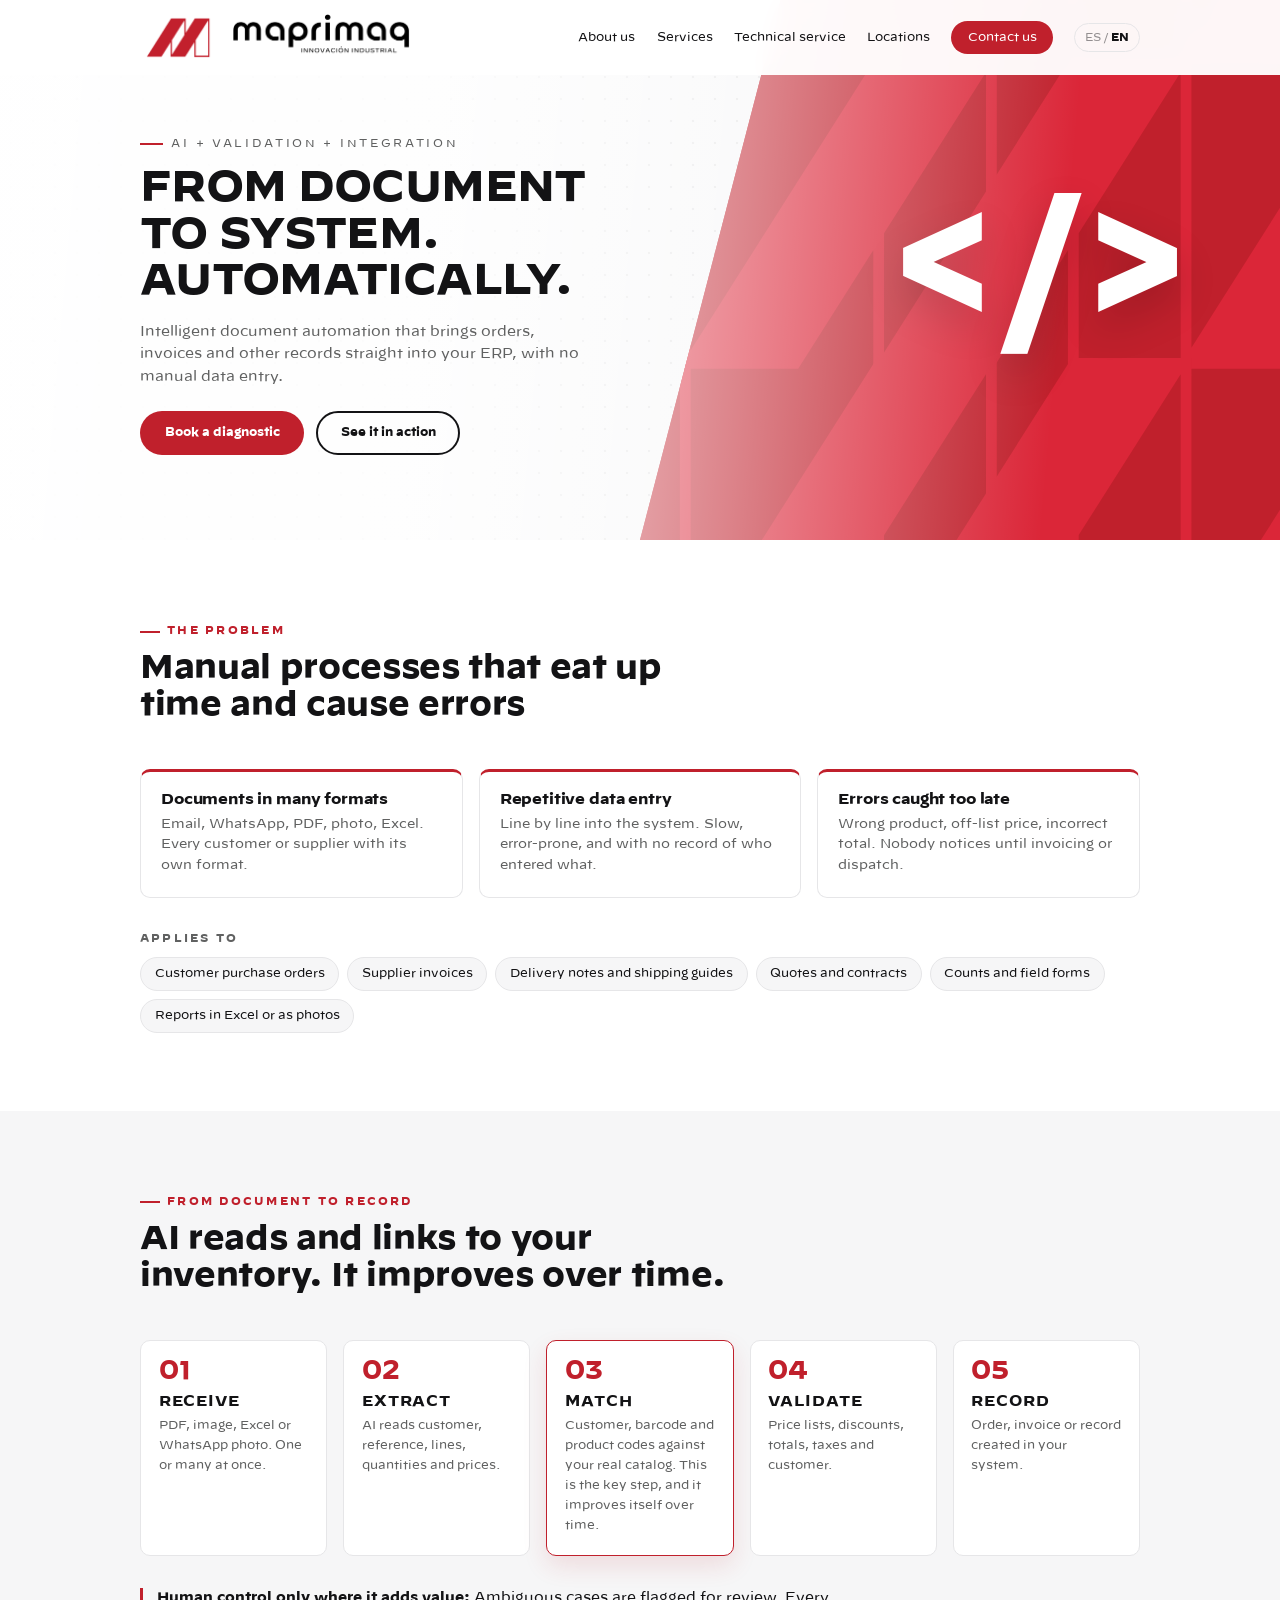
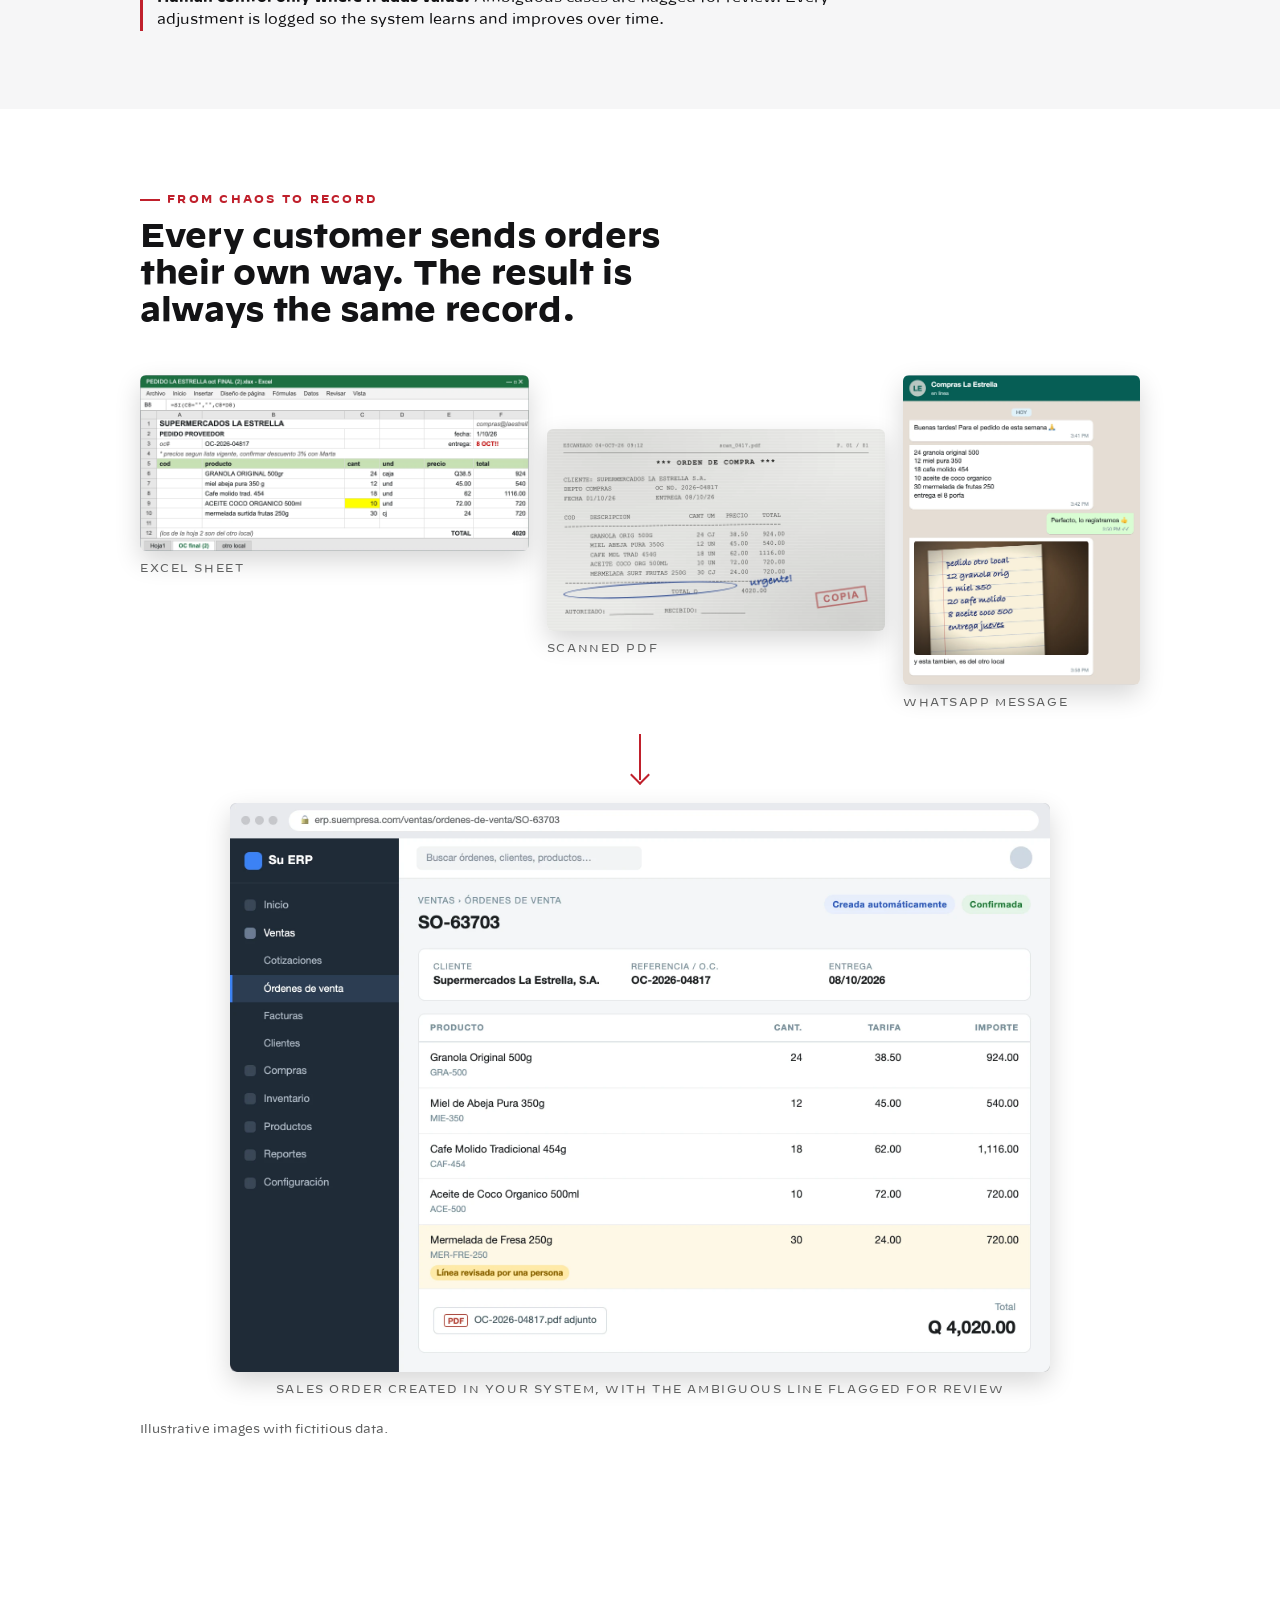
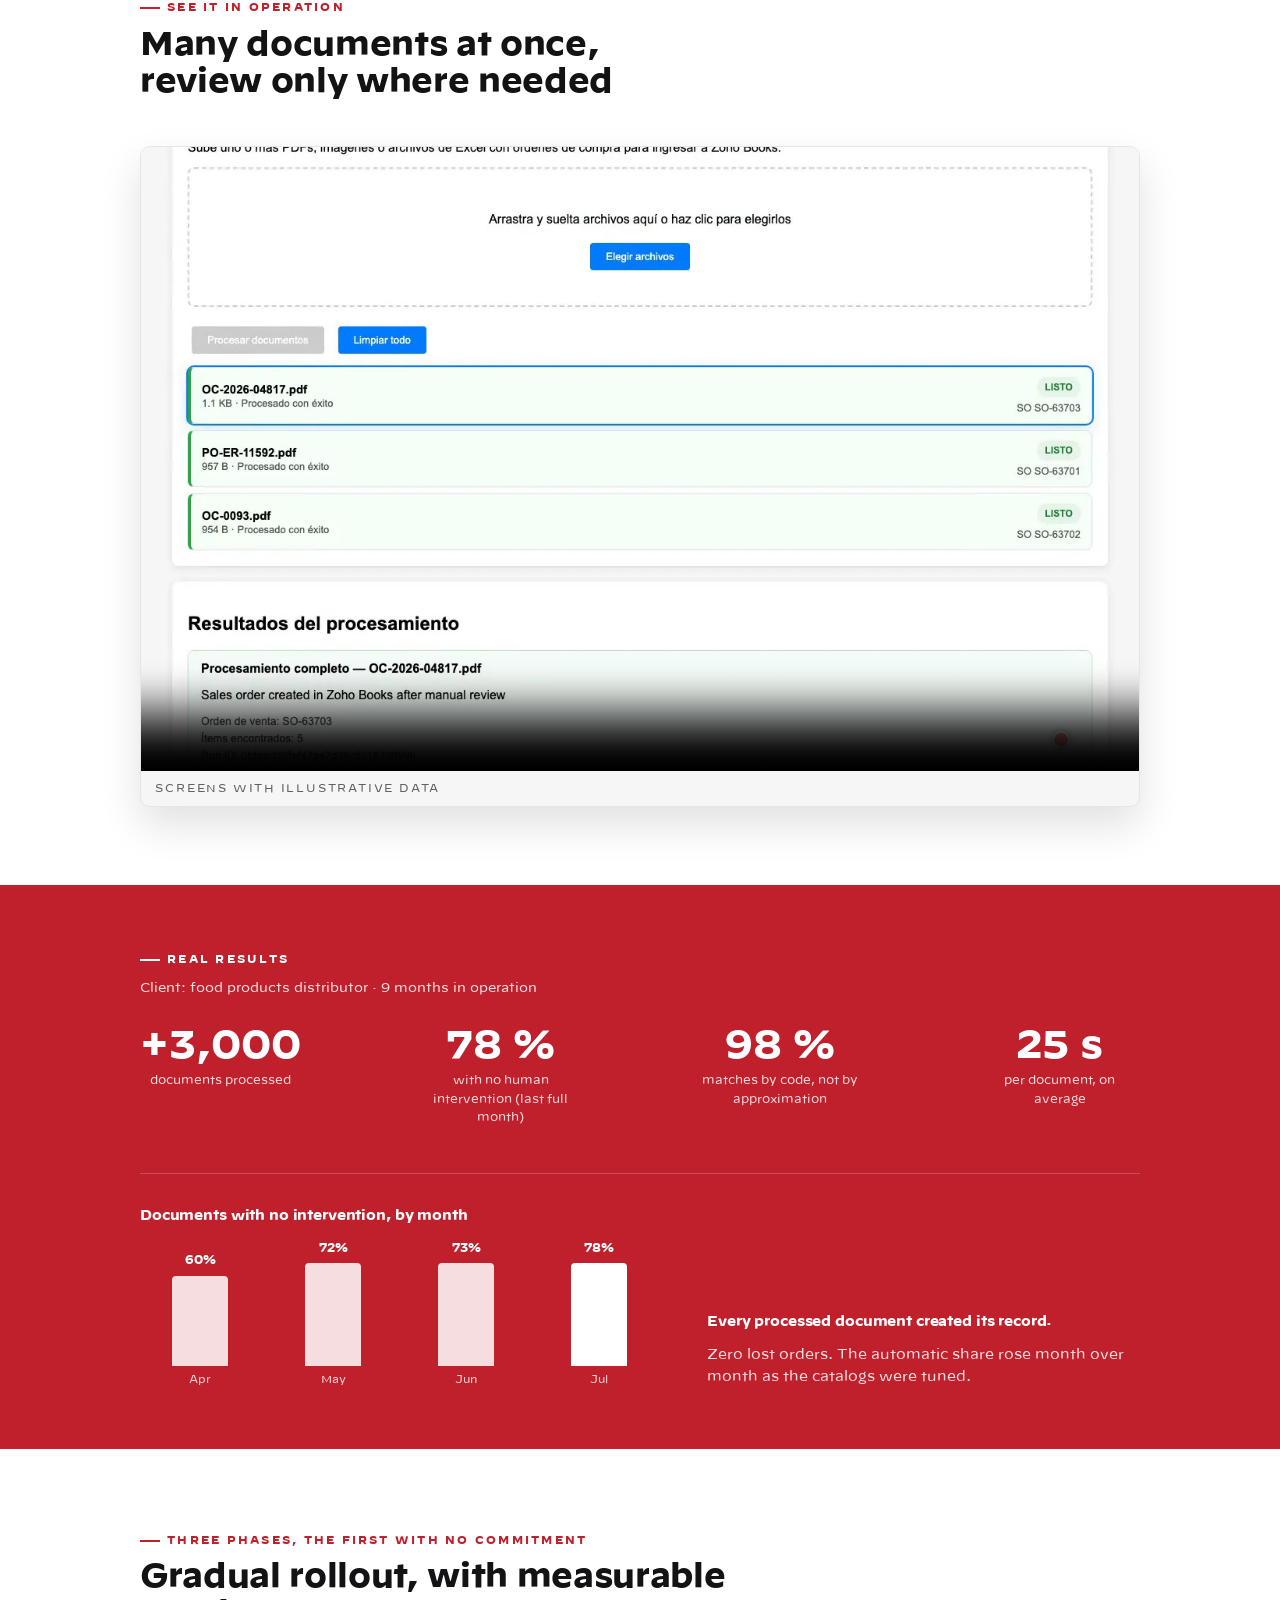
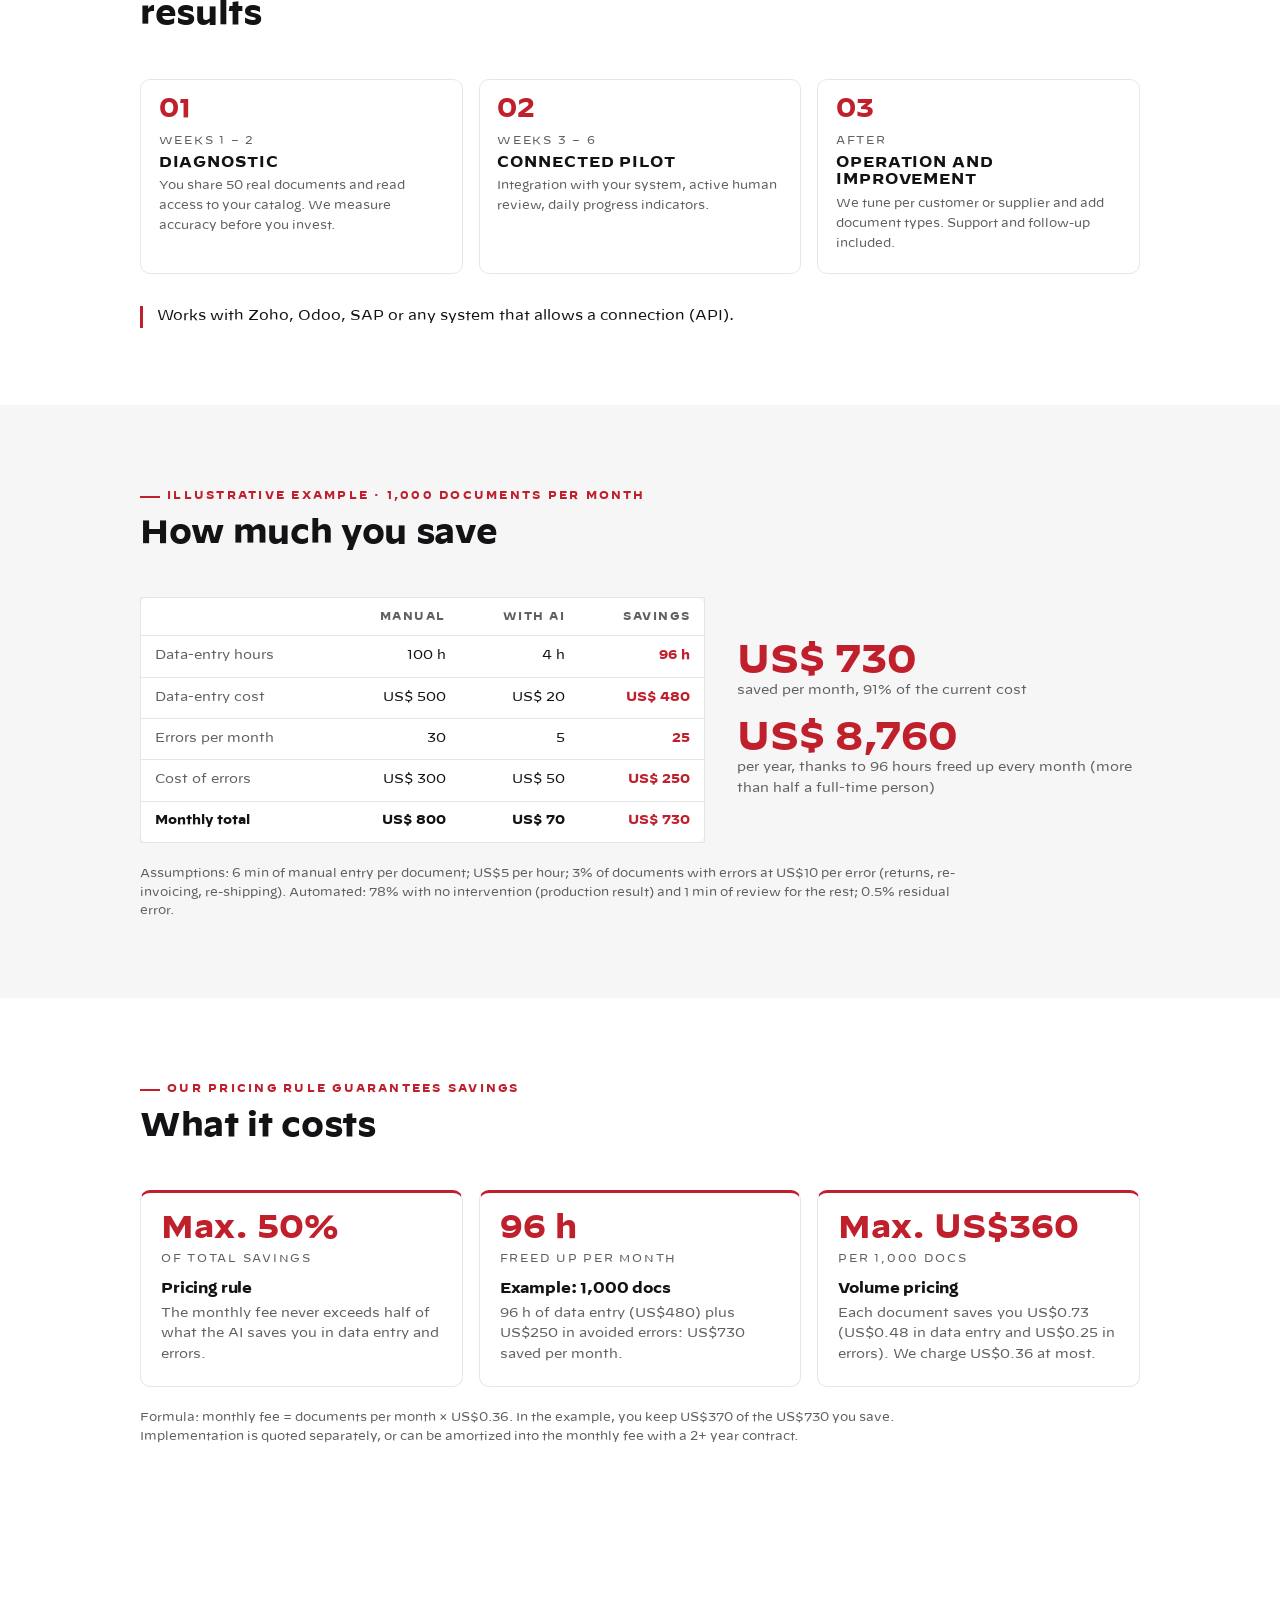
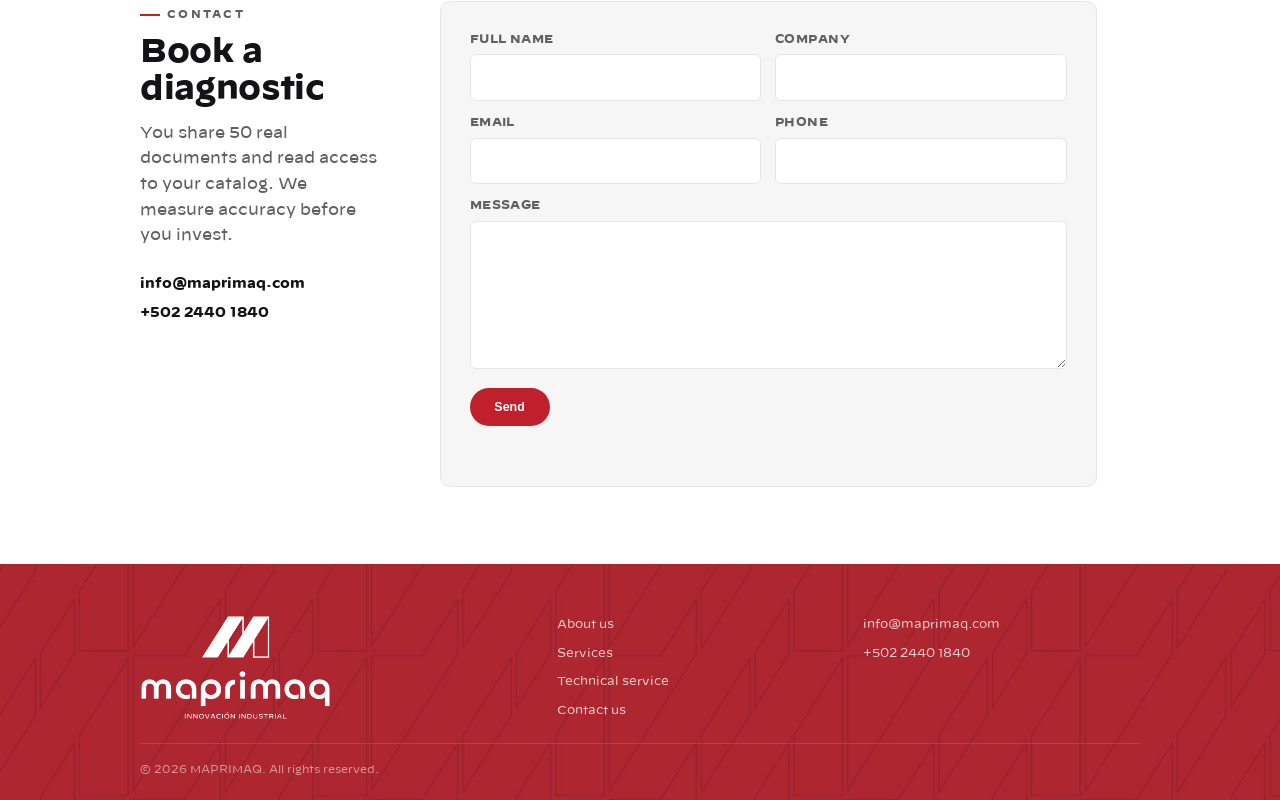
==== commit 693d3a0e: "feat(ia): before/after section with synthetic document and ERP images - New #ejemplo section on ia.h" ====
--- a/ia.html
+++ b/ia.html
@@ -6,7 +6,7 @@
   <title>MAPRIMAQ — Automatización de documentos con IA</title>
   <meta name="description" content="Automatización inteligente de documentos para integrar órdenes, facturas y otros registros directamente a su ERP, sin digitación manual.">
   <link rel="icon" type="image/png" href="assets/img/icon-1.png">
-  <link rel="stylesheet" href="css/styles.css?v=35">
+  <link rel="stylesheet" href="css/styles.css?v=36">
   <meta property="og:title" content="MAPRIMAQ — Automatización de documentos con IA">
   <meta property="og:description" content="Del documento al sistema. Automáticamente. IA + validación + integración.">
   <meta property="og:image" content="assets/img/ia-demo-poster.webp">
@@ -108,6 +108,36 @@
     </div>
   </section>
 
+  <!-- ======= Un pedido, cuatro formas de llegar ======= -->
+  <section class="section" id="ejemplo">
+    <div class="container">
+      <div class="section-head reveal">
+        <p class="eyebrow" data-i18n="ia.ex.eyebrow">Del caos al registro</p>
+        <h2 data-i18n="ia.ex.title">Cada cliente envía sus pedidos a su manera. El resultado es siempre el mismo registro.</h2>
+      </div>
+      <div class="ia-before">
+        <figure class="ia-shot reveal">
+          <img src="assets/img/ia-before-excel.webp" alt="" width="1640" height="744" loading="lazy">
+          <figcaption data-i18n="ia.ex.excel">Hoja de Excel</figcaption>
+        </figure>
+        <figure class="ia-shot reveal">
+          <img src="assets/img/ia-before-pdf.webp" alt="" width="1400" height="836" loading="lazy">
+          <figcaption data-i18n="ia.ex.pdf">PDF escaneado</figcaption>
+        </figure>
+        <figure class="ia-shot reveal">
+          <img src="assets/img/ia-before-wa.webp" alt="" width="1040" height="1362" loading="lazy">
+          <figcaption data-i18n="ia.ex.wa">Mensaje de WhatsApp</figcaption>
+        </figure>
+      </div>
+      <div class="ia-arrow reveal" aria-hidden="true"><span></span></div>
+      <figure class="ia-shot ia-after reveal">
+        <img src="assets/img/ia-after.webp" alt="" width="2040" height="1416" loading="lazy">
+        <figcaption data-i18n="ia.ex.after">Orden de venta creada en su sistema, con la línea ambigua marcada para revisión</figcaption>
+      </figure>
+      <p class="ia-fine reveal" data-i18n="ia.ex.note">Imágenes ilustrativas con datos ficticios.</p>
+    </div>
+  </section>
+
   <!-- ======= Así se ve en operación ======= -->
   <section class="section" id="operacion">
     <div class="container">
@@ -295,6 +325,6 @@
     </div>
   </footer>
 
-  <script src="js/main.js?v=22"></script>
+  <script src="js/main.js?v=23"></script>
 </body>
 </html>
--- a/css/styles.css
+++ b/css/styles.css
@@ -1398,10 +1398,48 @@
   margin: 0.25rem 0 0.8rem;
 }
 .ia-card .ia-figure { font-size: clamp(1.4rem, 2.6vw, 2rem); white-space: nowrap; }
+.ia-before { display: grid; grid-template-columns: 1.15fr 1fr 0.7fr; gap: 1.1rem; align-items: start; }
+.ia-before .ia-shot:nth-child(1) { align-self: start; }
+.ia-before .ia-shot:nth-child(2) { align-self: center; }
+.ia-shot img {
+  width: 100%;
+  height: auto;
+  border-radius: 6px;
+  box-shadow: 0 10px 26px rgba(0, 0, 0, .16);
+}
+.ia-shot figcaption {
+  margin-top: 0.55rem;
+  font-size: 0.7rem;
+  letter-spacing: 0.14em;
+  text-transform: uppercase;
+  color: var(--gray);
+}
+.ia-arrow { display: flex; justify-content: center; margin: 1.4rem 0; }
+.ia-arrow span {
+  width: 2px;
+  height: 46px;
+  background: var(--red);
+  position: relative;
+}
+.ia-arrow span::after {
+  content: '';
+  position: absolute;
+  left: 50%;
+  bottom: -2px;
+  width: 12px;
+  height: 12px;
+  border-right: 2px solid var(--red);
+  border-bottom: 2px solid var(--red);
+  transform: translateX(-50%) rotate(45deg);
+}
+.ia-after { max-width: 820px; margin-inline: auto; }
+.ia-after figcaption { text-align: center; }
 .ia-fine { margin-top: 1.4rem; font-size: 0.72rem; color: var(--gray); max-width: 820px; }
 
 @media (max-width: 900px) {
   .ia-cards, .ia-phases { grid-template-columns: 1fr; }
+  .ia-before { grid-template-columns: 1fr; }
+  .ia-before .ia-shot { max-width: 520px; }
   .ia-steps { grid-template-columns: repeat(2, 1fr); }
   .ia-results-detail, .ia-save { grid-template-columns: 1fr; }
 }
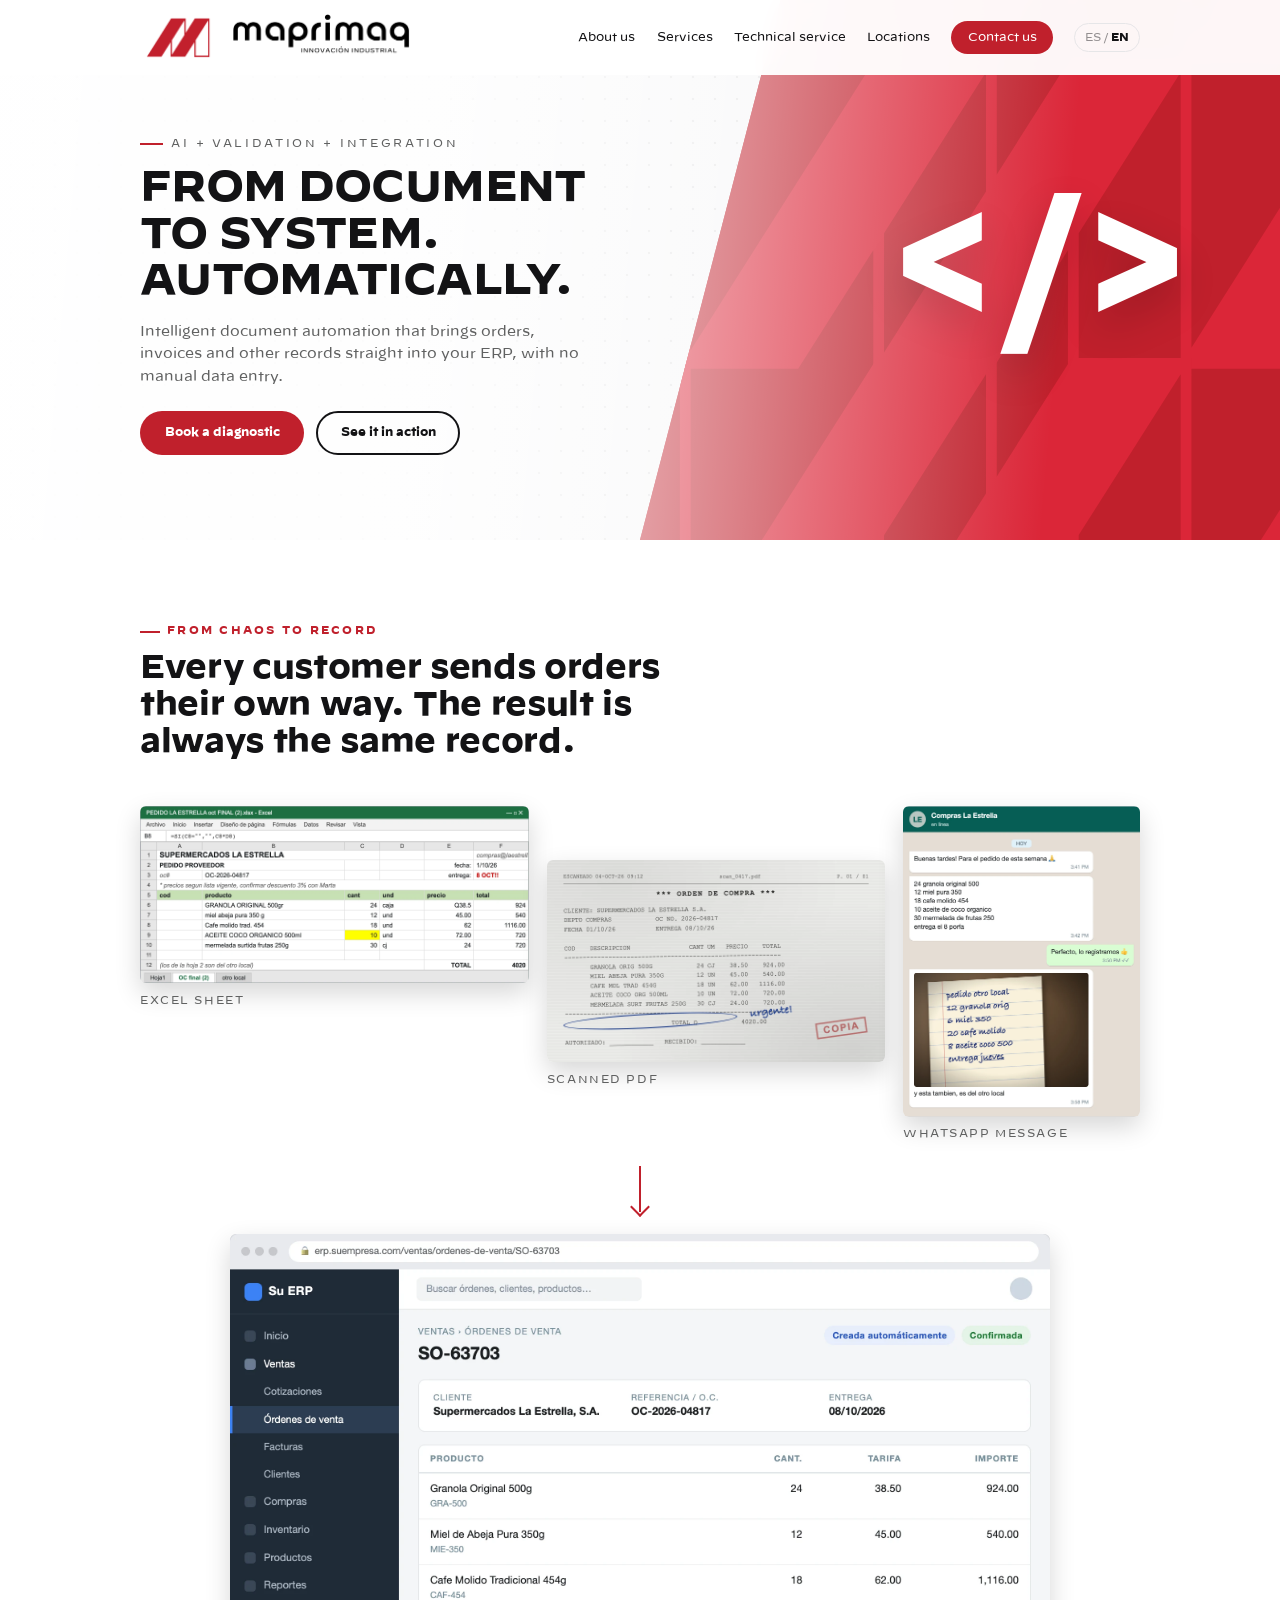
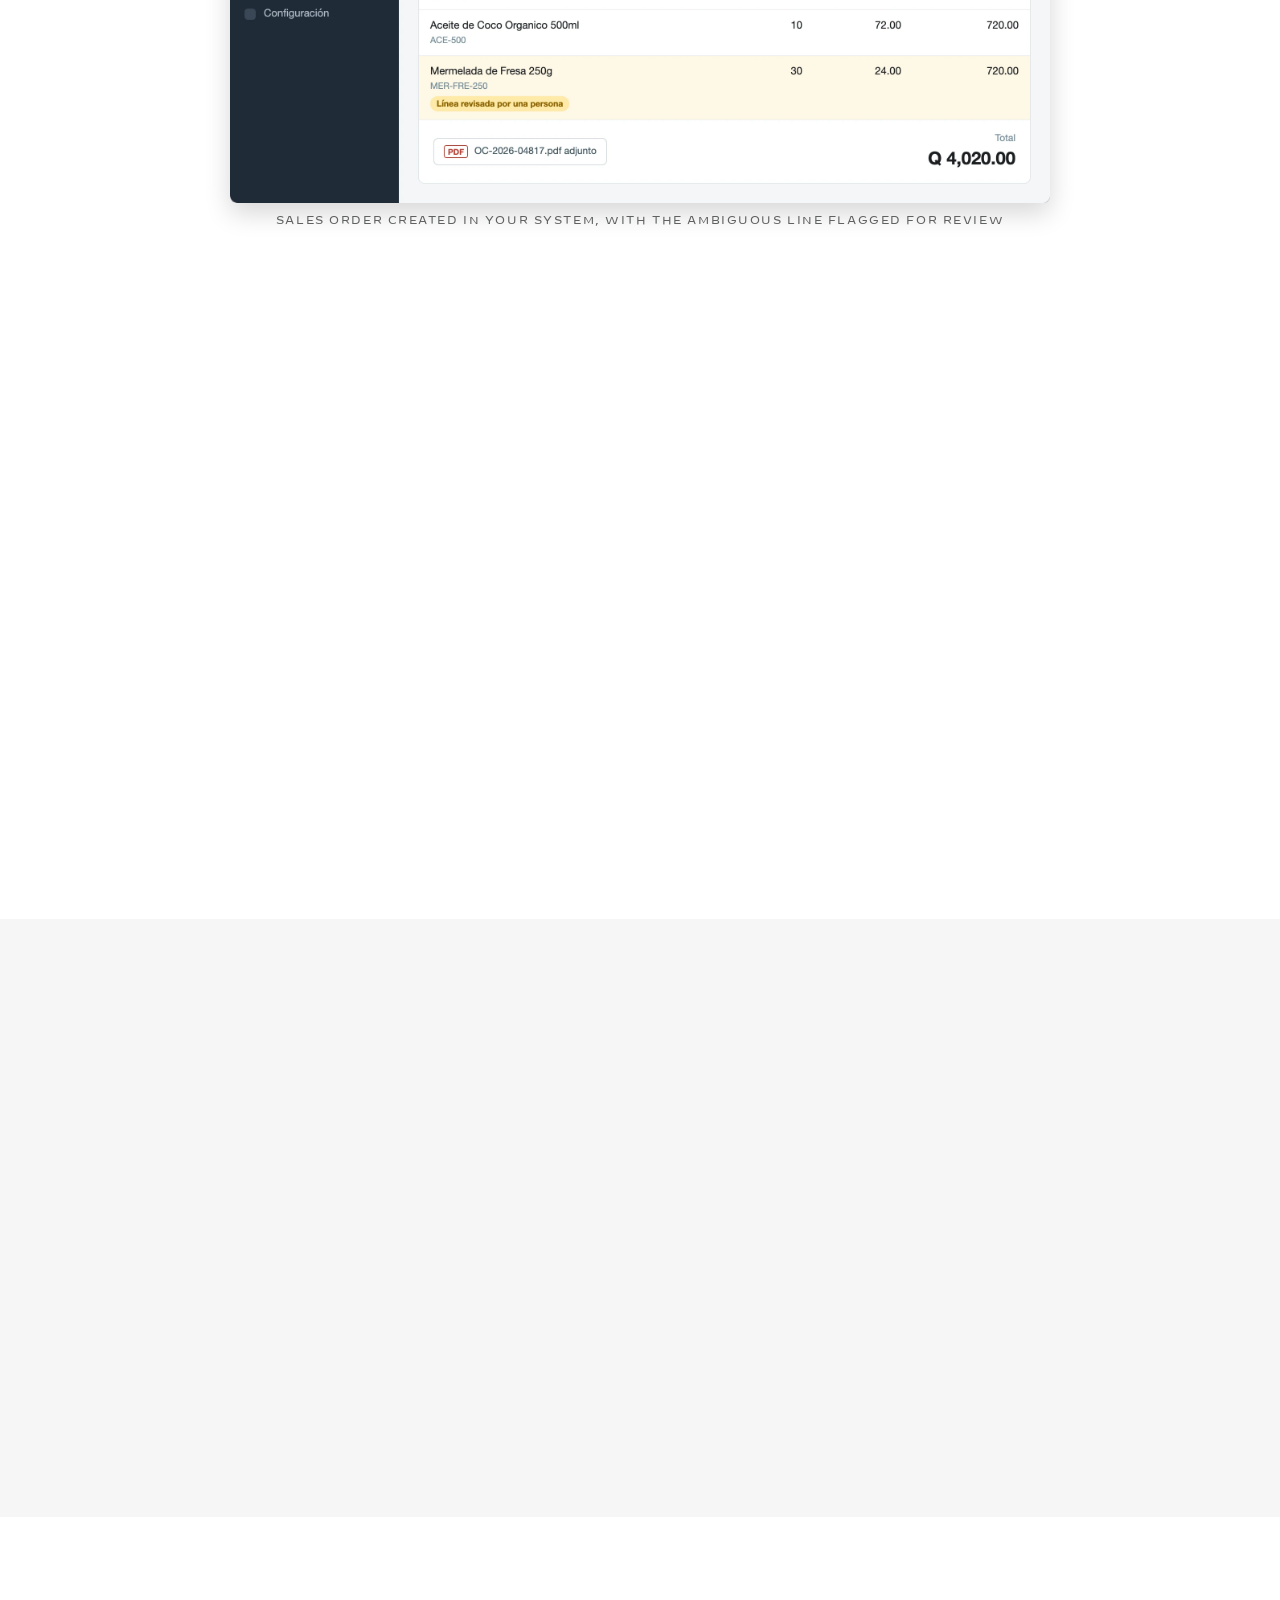
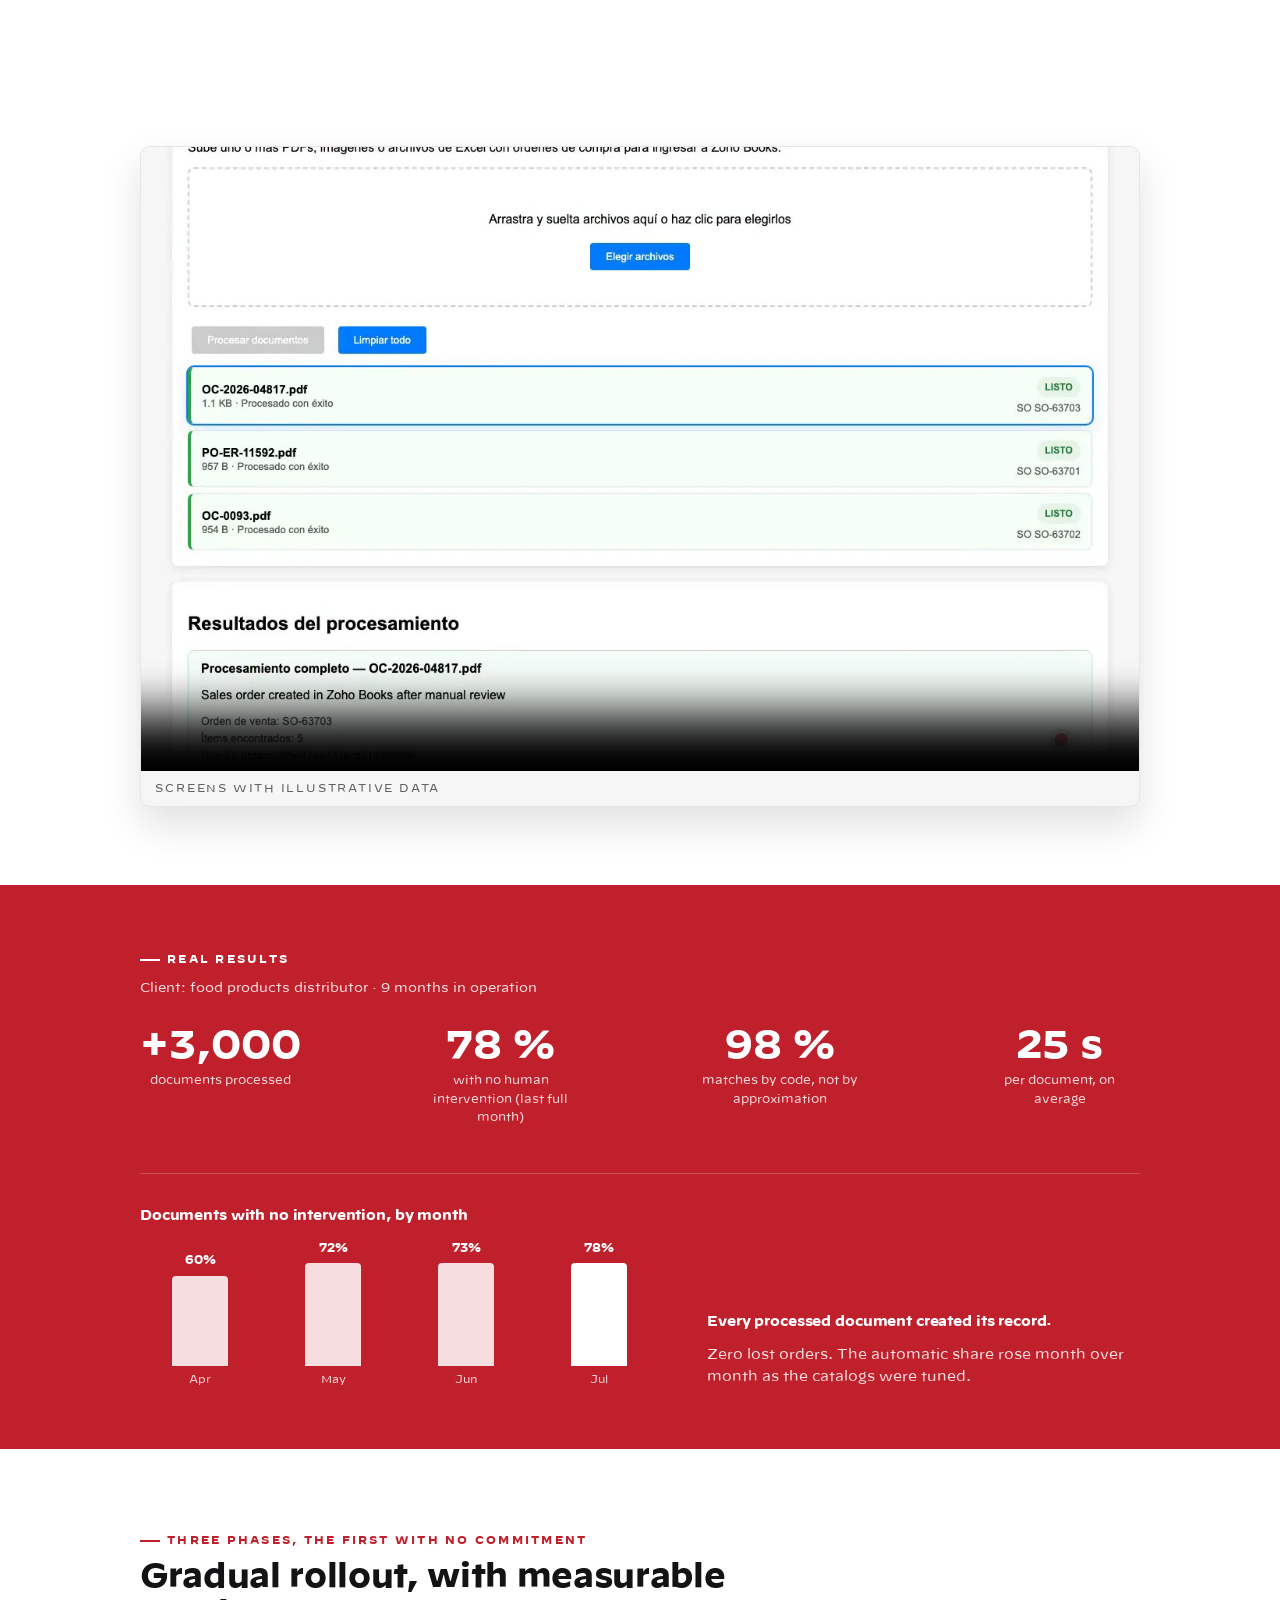
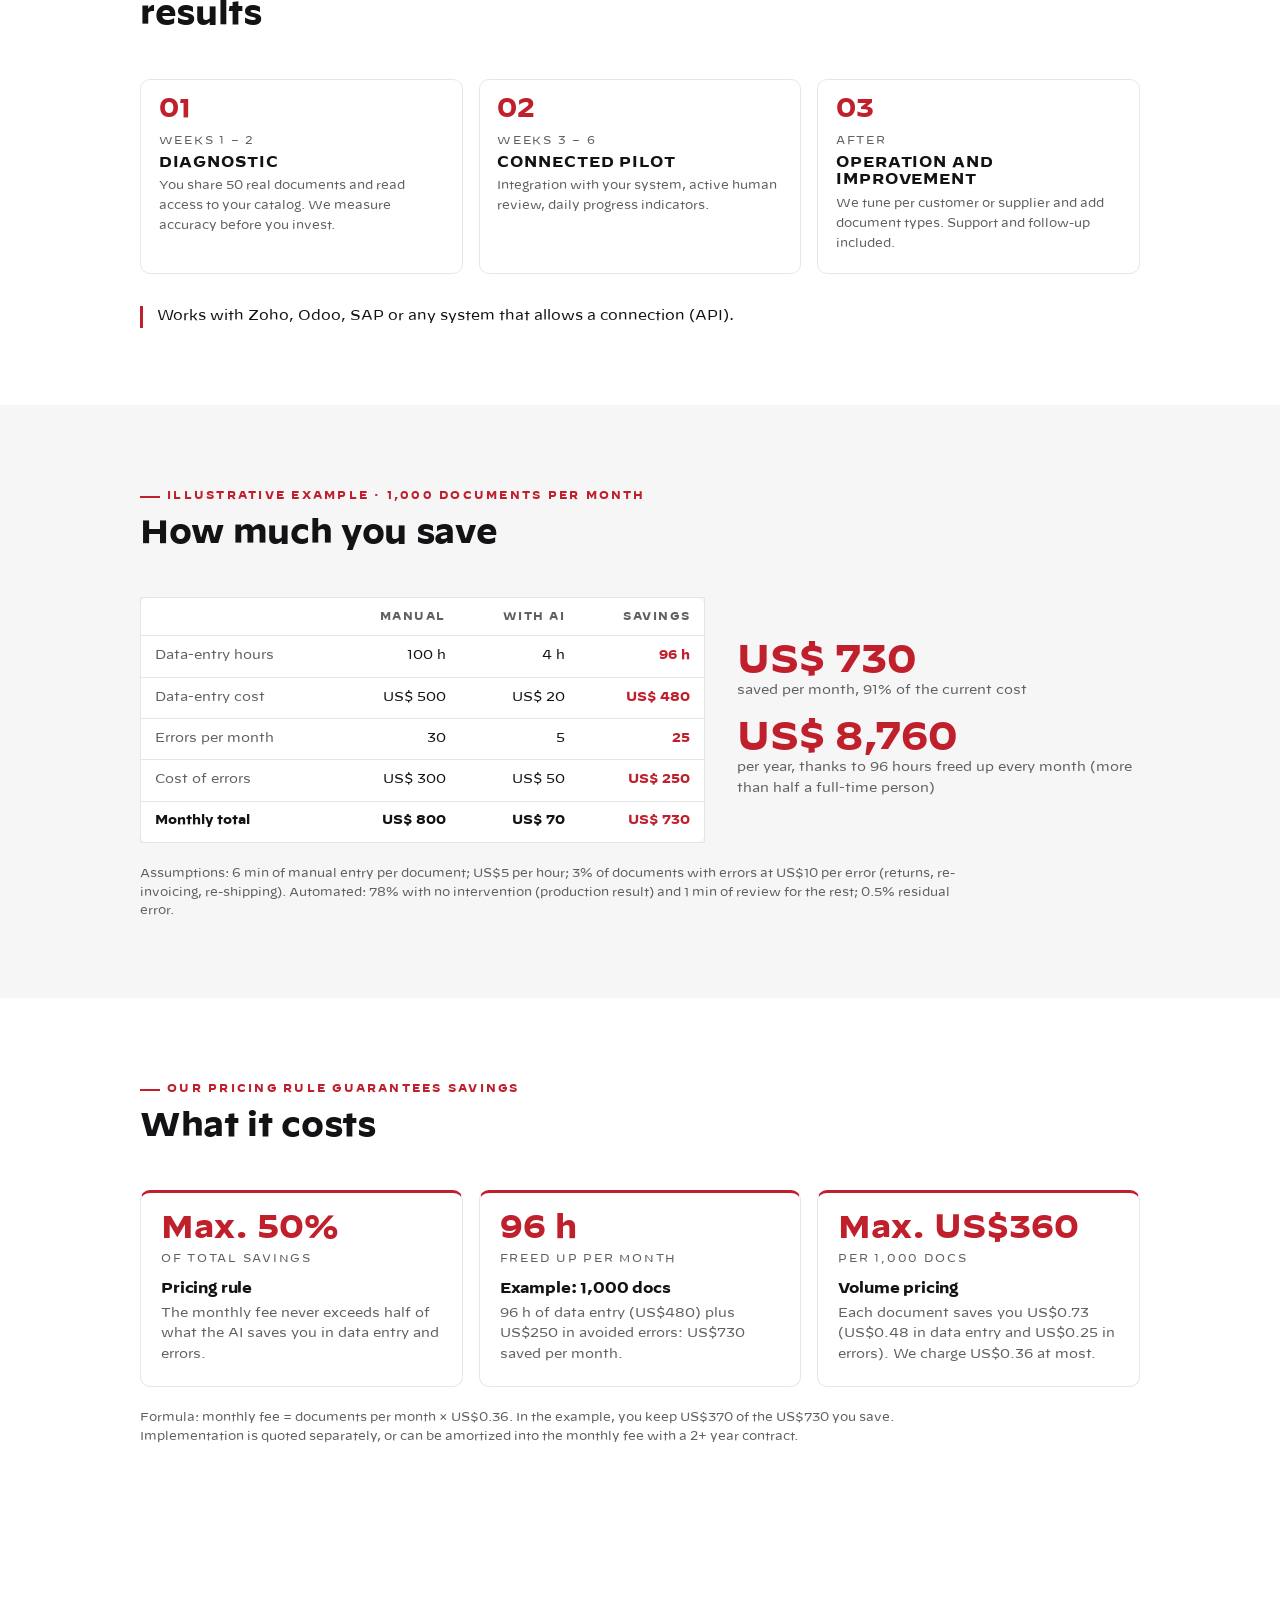
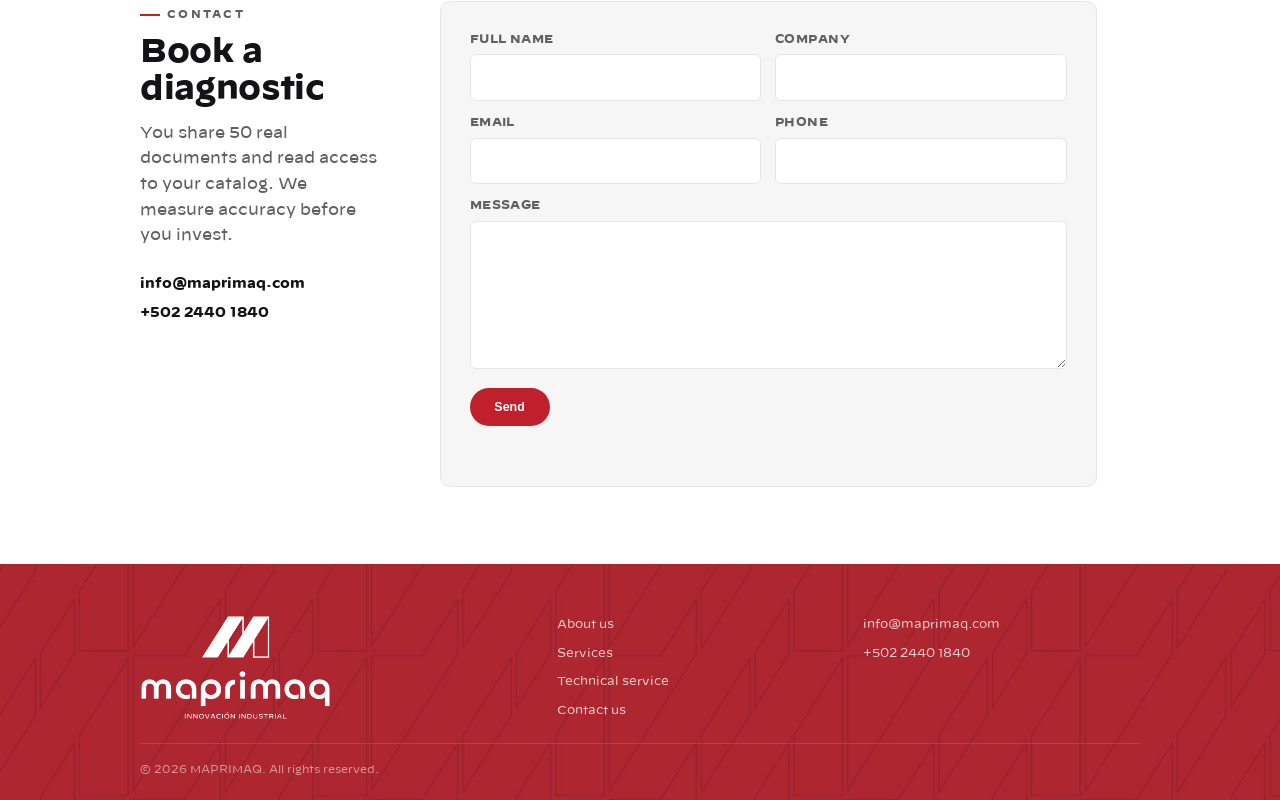
==== commit 61c15ae4: "feat(ia): put before/after first on ia.html, retitle slide 2 'Acelere sus procesos con IA' - Move th" ====
--- a/ia.html
+++ b/ia.html
@@ -6,7 +6,7 @@
   <title>MAPRIMAQ — Automatización de documentos con IA</title>
   <meta name="description" content="Automatización inteligente de documentos para integrar órdenes, facturas y otros registros directamente a su ERP, sin digitación manual.">
   <link rel="icon" type="image/png" href="assets/img/icon-1.png">
-  <link rel="stylesheet" href="css/styles.css?v=36">
+  <link rel="stylesheet" href="css/styles.css?v=38">
   <meta property="og:title" content="MAPRIMAQ — Automatización de documentos con IA">
   <meta property="og:description" content="Del documento al sistema. Automáticamente. IA + validación + integración.">
   <meta property="og:image" content="assets/img/ia-demo-poster.webp">
@@ -55,59 +55,6 @@
     </div>
   </section>
 
-  <!-- ======= El problema ======= -->
-  <section class="section" id="problema">
-    <div class="container">
-      <div class="section-head reveal">
-        <p class="eyebrow" data-i18n="ia.prob.eyebrow">El problema</p>
-        <h2 data-i18n="ia.prob.title">Procesos manuales que consumen tiempo y generan errores</h2>
-      </div>
-      <div class="ia-cards">
-        <article class="ia-card reveal">
-          <h3 data-i18n="ia.prob.c1t">Documentos en múltiples formatos</h3>
-          <p data-i18n="ia.prob.c1">Correo, WhatsApp, PDF, foto, Excel. Cada cliente o proveedor con su propio formato.</p>
-        </article>
-        <article class="ia-card reveal">
-          <h3 data-i18n="ia.prob.c2t">Digitación repetitiva</h3>
-          <p data-i18n="ia.prob.c2">Línea por línea en el sistema. Lento, puede llevar a errores, y sin registro de quién ingresó qué.</p>
-        </article>
-        <article class="ia-card reveal">
-          <h3 data-i18n="ia.prob.c3t">Errores detectados demasiado tarde</h3>
-          <p data-i18n="ia.prob.c3">Producto equivocado, precio fuera de lista, total incorrecto. Se nota hasta facturar o al despachar.</p>
-        </article>
-      </div>
-      <div class="ia-applies reveal">
-        <h3 data-i18n="ia.prob.applies">Aplica a</h3>
-        <ul class="ia-tags">
-          <li data-i18n="ia.prob.a1">Órdenes de compra de clientes</li>
-          <li data-i18n="ia.prob.a2">Facturas de proveedores</li>
-          <li data-i18n="ia.prob.a3">Notas de envío y guías de despacho</li>
-          <li data-i18n="ia.prob.a4">Cotizaciones y contratos</li>
-          <li data-i18n="ia.prob.a5">Conteos y formularios de campo</li>
-          <li data-i18n="ia.prob.a6">Reportes en Excel o en foto</li>
-        </ul>
-      </div>
-    </div>
-  </section>
-
-  <!-- ======= Del documento al registro ======= -->
-  <section class="section ia-soft" id="proceso">
-    <div class="container">
-      <div class="section-head reveal">
-        <p class="eyebrow" data-i18n="ia.steps.eyebrow">Del documento al registro</p>
-        <h2 data-i18n="ia.steps.title">La IA lee y vincula con su inventario. Mejora con el tiempo.</h2>
-      </div>
-      <ol class="ia-steps">
-        <li class="reveal"><span class="ia-step-num">01</span><h3 data-i18n="ia.steps.s1t">Recibir</h3><p data-i18n="ia.steps.s1">PDF, imagen, Excel o foto de WhatsApp. Uno o varios a la vez.</p></li>
-        <li class="reveal"><span class="ia-step-num">02</span><h3 data-i18n="ia.steps.s2t">Extraer</h3><p data-i18n="ia.steps.s2">La IA lee cliente, referencia, líneas, cantidades y precios.</p></li>
-        <li class="reveal ia-step-key"><span class="ia-step-num">03</span><h3 data-i18n="ia.steps.s3t">Cruzar</h3><p data-i18n="ia.steps.s3">Códigos del cliente, de barras y de producto contra su catálogo real. Esta es la parte clave, y se auto-mejora con el tiempo.</p></li>
-        <li class="reveal"><span class="ia-step-num">04</span><h3 data-i18n="ia.steps.s4t">Validar</h3><p data-i18n="ia.steps.s4">Listas de precios, descuentos, totales, impuestos y cliente.</p></li>
-        <li class="reveal"><span class="ia-step-num">05</span><h3 data-i18n="ia.steps.s5t">Registrar</h3><p data-i18n="ia.steps.s5">Orden, factura o registro creado en su sistema.</p></li>
-      </ol>
-      <p class="ia-note reveal"><strong data-i18n="ia.steps.noteT">Control humano solo donde agrega valor:</strong> <span data-i18n="ia.steps.note">Los casos ambiguos quedan destacados para revisión. Cada ajuste queda registrado para que el sistema aprenda y mejore con el tiempo.</span></p>
-    </div>
-  </section>
-
   <!-- ======= Un pedido, cuatro formas de llegar ======= -->
   <section class="section" id="ejemplo">
     <div class="container">
@@ -135,6 +82,59 @@
         <figcaption data-i18n="ia.ex.after">Orden de venta creada en su sistema, con la línea ambigua marcada para revisión</figcaption>
       </figure>
       <p class="ia-fine reveal" data-i18n="ia.ex.note">Imágenes ilustrativas con datos ficticios.</p>
+    </div>
+  </section>
+
+  <!-- ======= El problema ======= -->
+  <section class="section" id="problema">
+    <div class="container">
+      <div class="section-head reveal">
+        <p class="eyebrow" data-i18n="ia.prob.eyebrow">El problema</p>
+        <h2 data-i18n="ia.prob.title">Procesos manuales que consumen tiempo y generan errores</h2>
+      </div>
+      <div class="ia-cards">
+        <article class="ia-card reveal">
+          <h3 data-i18n="ia.prob.c1t">Documentos en múltiples formatos</h3>
+          <p data-i18n="ia.prob.c1">Correo, WhatsApp, PDF, foto, Excel. Cada cliente o proveedor con su propio formato.</p>
+        </article>
+        <article class="ia-card reveal">
+          <h3 data-i18n="ia.prob.c2t">Digitación repetitiva</h3>
+          <p data-i18n="ia.prob.c2">Línea por línea en el sistema. Lento, puede llevar a errores, y sin registro de quién ingresó qué.</p>
+        </article>
+        <article class="ia-card reveal">
+          <h3 data-i18n="ia.prob.c3t">Errores detectados demasiado tarde</h3>
+          <p data-i18n="ia.prob.c3">Producto equivocado, precio fuera de lista, total incorrecto. Se nota hasta facturar o al despachar.</p>
+        </article>
+      </div>
+      <div class="ia-applies reveal">
+        <h3 data-i18n="ia.prob.applies">Aplica a</h3>
+        <ul class="ia-tags">
+          <li data-i18n="ia.prob.a1">Órdenes de compra de clientes</li>
+          <li data-i18n="ia.prob.a2">Facturas de proveedores</li>
+          <li data-i18n="ia.prob.a3">Notas de envío y guías de despacho</li>
+          <li data-i18n="ia.prob.a4">Cotizaciones y contratos</li>
+          <li data-i18n="ia.prob.a5">Conteos y formularios de campo</li>
+          <li data-i18n="ia.prob.a6">Reportes en Excel o en foto</li>
+        </ul>
+      </div>
+    </div>
+  </section>
+
+  <!-- ======= Del documento al registro ======= -->
+  <section class="section ia-soft" id="proceso">
+    <div class="container">
+      <div class="section-head reveal">
+        <p class="eyebrow" data-i18n="ia.steps.eyebrow">Del documento al registro</p>
+        <h2 data-i18n="ia.steps.title">La IA lee y vincula con su inventario. Mejora con el tiempo.</h2>
+      </div>
+      <ol class="ia-steps">
+        <li class="reveal"><span class="ia-step-num">01</span><h3 data-i18n="ia.steps.s1t">Recibir</h3><p data-i18n="ia.steps.s1">PDF, imagen, Excel o foto de WhatsApp. Uno o varios a la vez.</p></li>
+        <li class="reveal"><span class="ia-step-num">02</span><h3 data-i18n="ia.steps.s2t">Extraer</h3><p data-i18n="ia.steps.s2">La IA lee cliente, referencia, líneas, cantidades y precios.</p></li>
+        <li class="reveal ia-step-key"><span class="ia-step-num">03</span><h3 data-i18n="ia.steps.s3t">Cruzar</h3><p data-i18n="ia.steps.s3">Códigos del cliente, de barras y de producto contra su catálogo real. Esta es la parte clave, y se auto-mejora con el tiempo.</p></li>
+        <li class="reveal"><span class="ia-step-num">04</span><h3 data-i18n="ia.steps.s4t">Validar</h3><p data-i18n="ia.steps.s4">Listas de precios, descuentos, totales, impuestos y cliente.</p></li>
+        <li class="reveal"><span class="ia-step-num">05</span><h3 data-i18n="ia.steps.s5t">Registrar</h3><p data-i18n="ia.steps.s5">Orden, factura o registro creado en su sistema.</p></li>
+      </ol>
+      <p class="ia-note reveal"><strong data-i18n="ia.steps.noteT">Control humano solo donde agrega valor:</strong> <span data-i18n="ia.steps.note">Los casos ambiguos quedan destacados para revisión. Cada ajuste queda registrado para que el sistema aprenda y mejore con el tiempo.</span></p>
     </div>
   </section>
 
@@ -325,6 +325,6 @@
     </div>
   </footer>
 
-  <script src="js/main.js?v=23"></script>
+  <script src="js/main.js?v=26"></script>
 </body>
 </html>
--- a/css/styles.css
+++ b/css/styles.css
@@ -1221,6 +1221,7 @@
   .hero-slide-software::after { left: 45%; opacity: .5; align-items: flex-end; padding-bottom: 12%; }
 }
 .hero-promo .hero-lead { margin-top: 0.62rem; }
+.hero-promo .hero-number { font-size: clamp(2.2rem, 5vw, 3.9rem); line-height: 1.02; }
 
 /* ia.html reuses the home hero as a single, static slide. */
 .hero-page { min-height: 60vh; min-height: 60svh; }
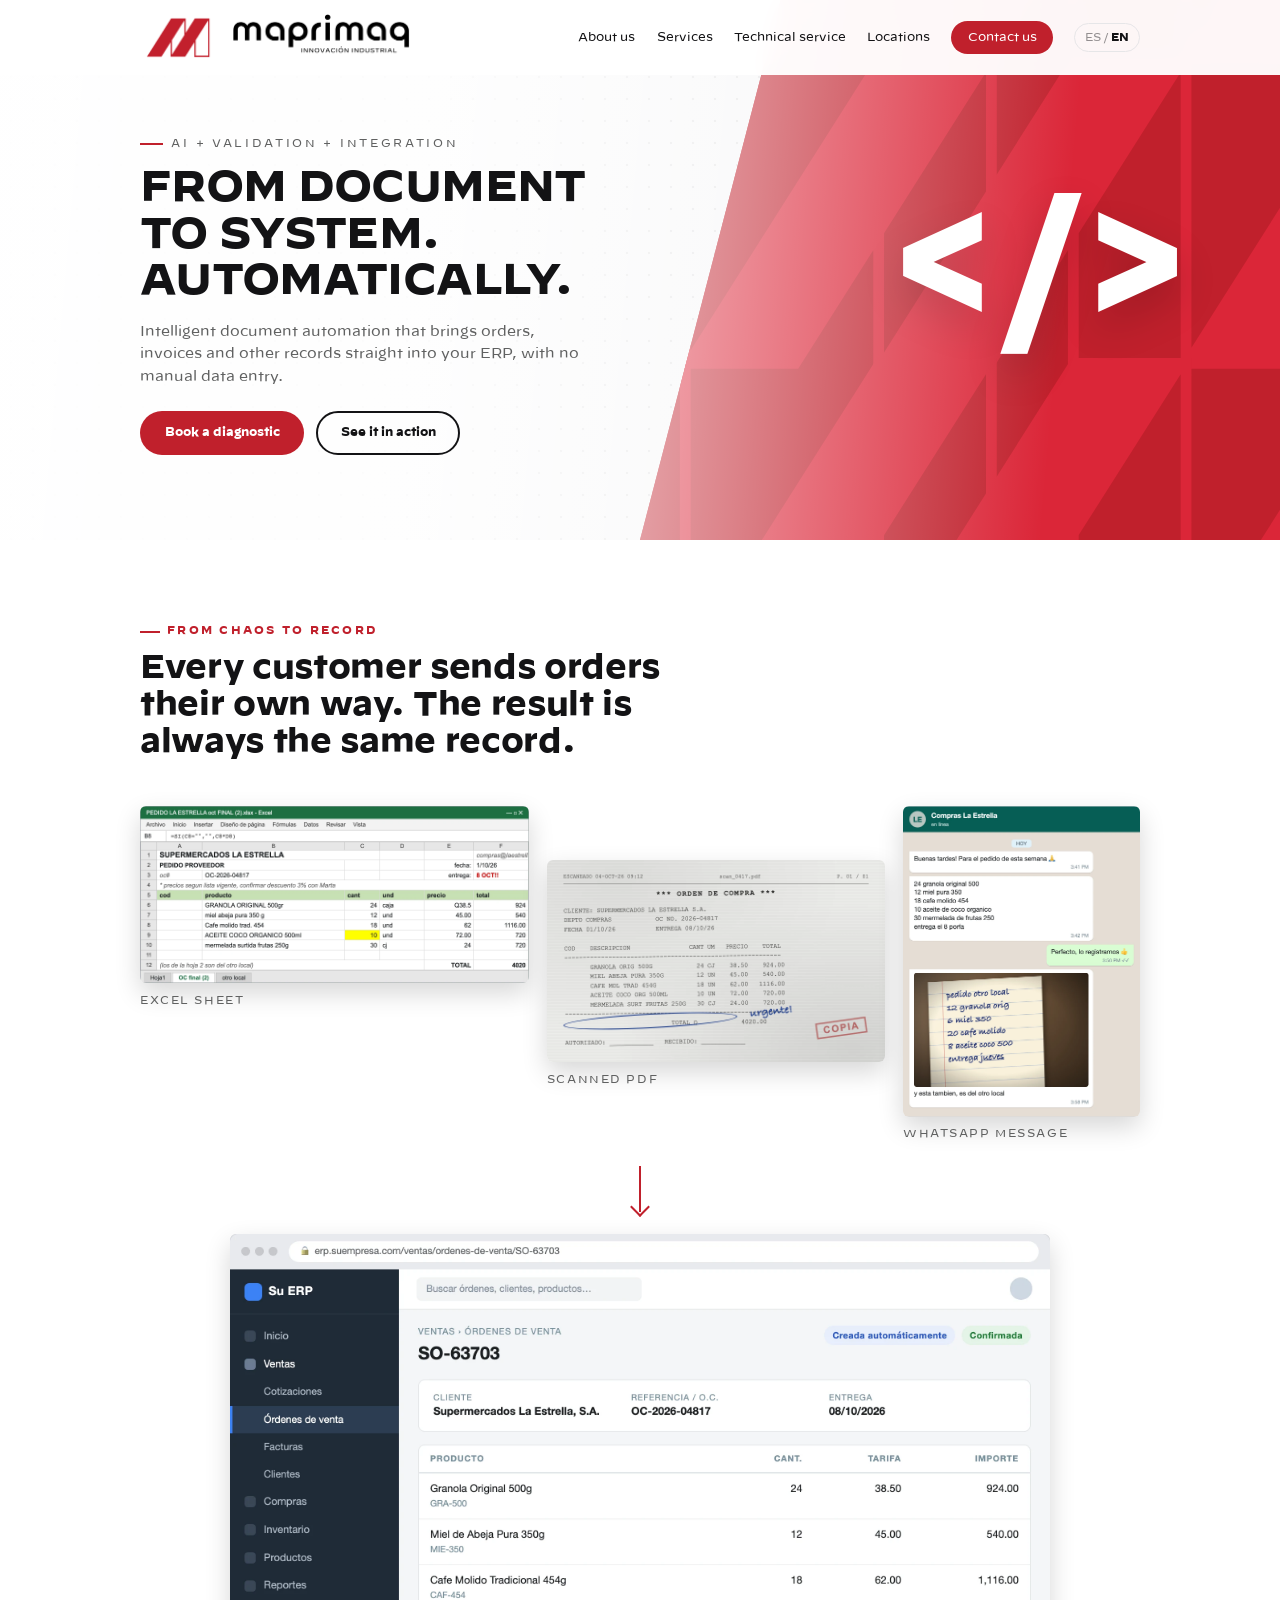
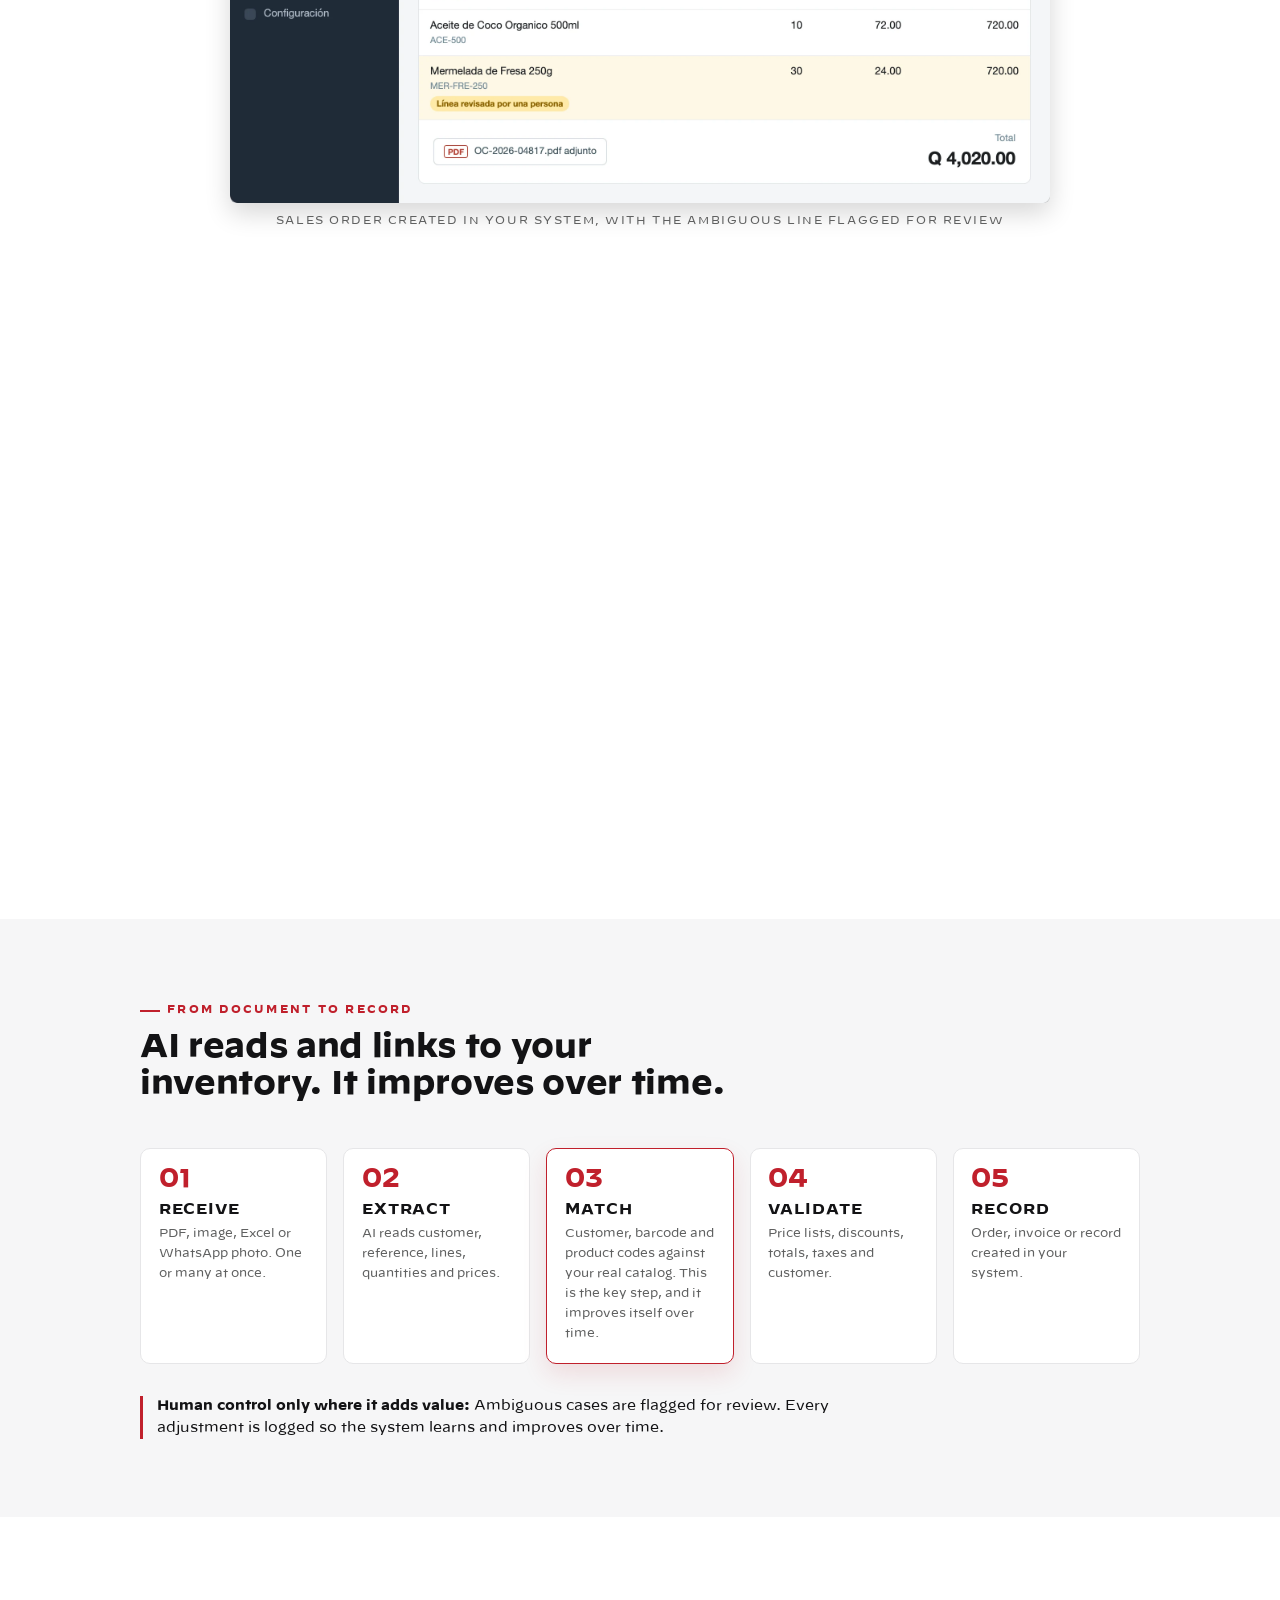
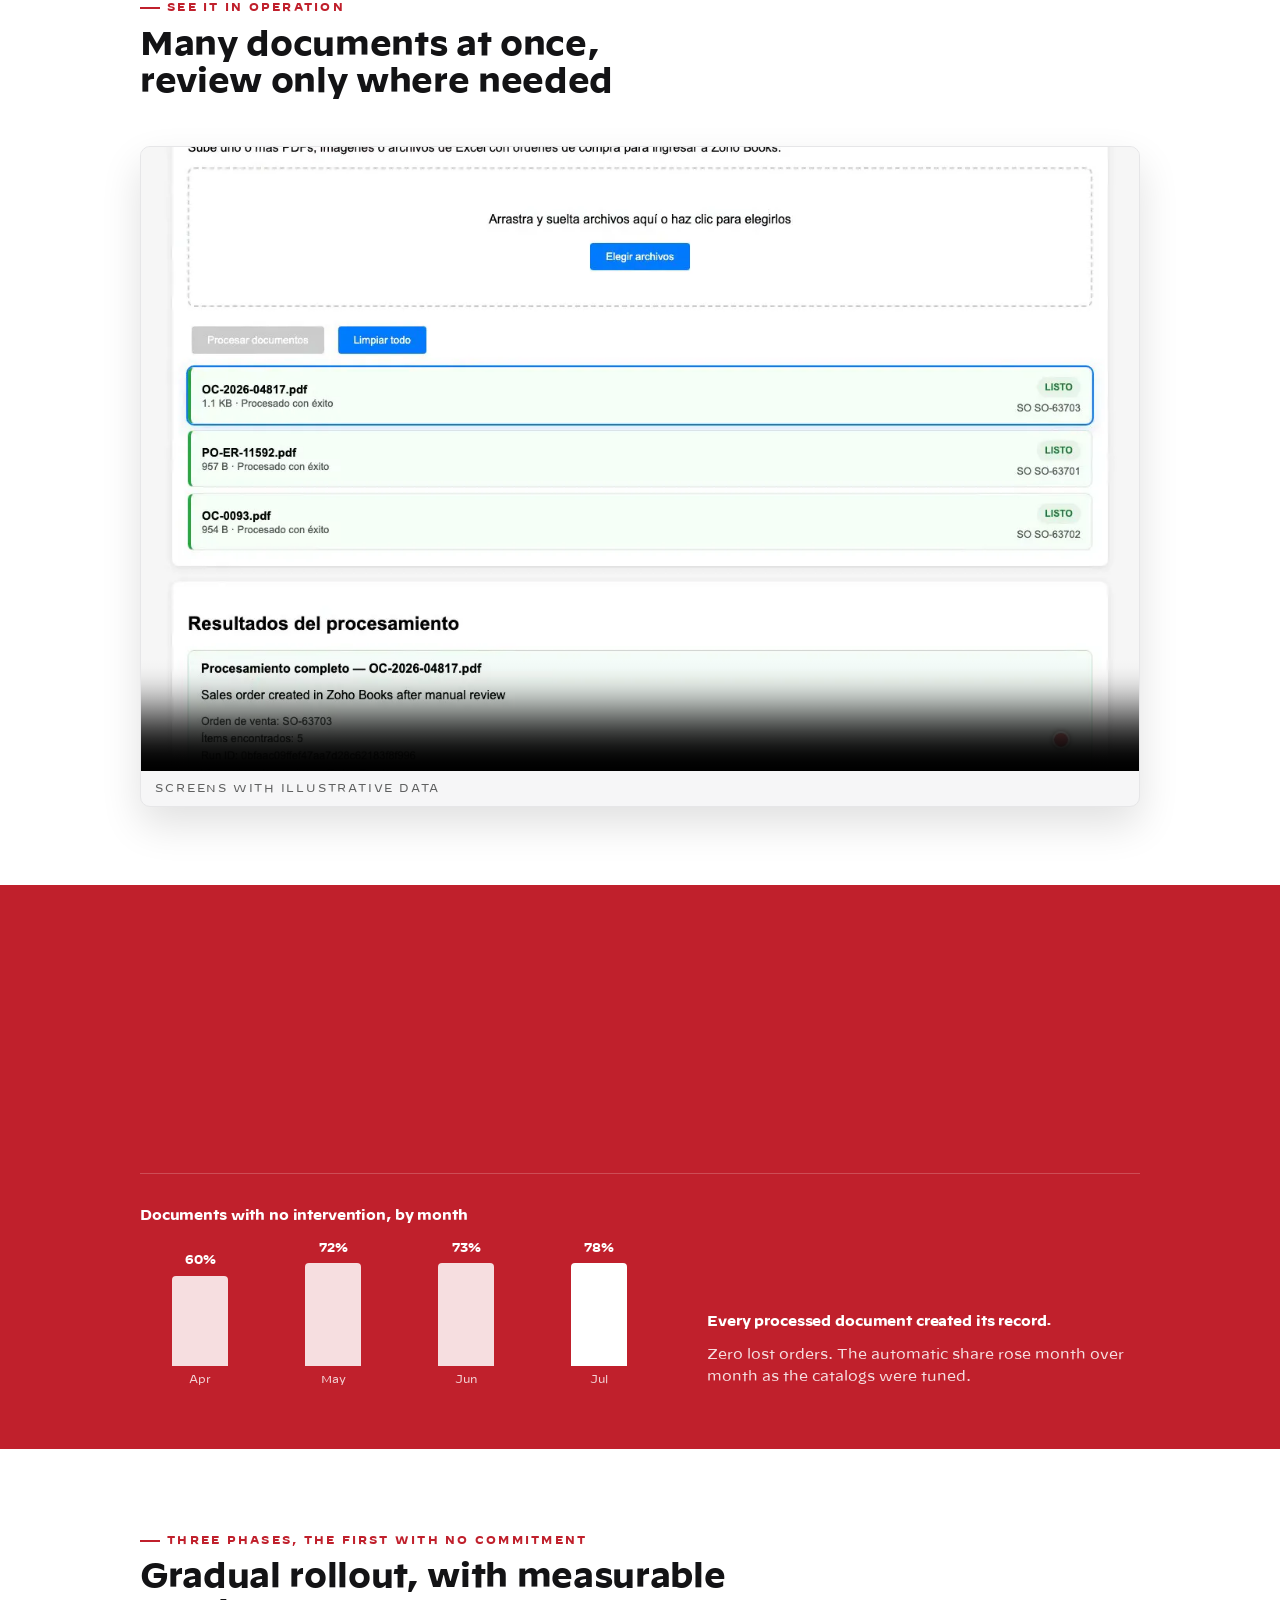
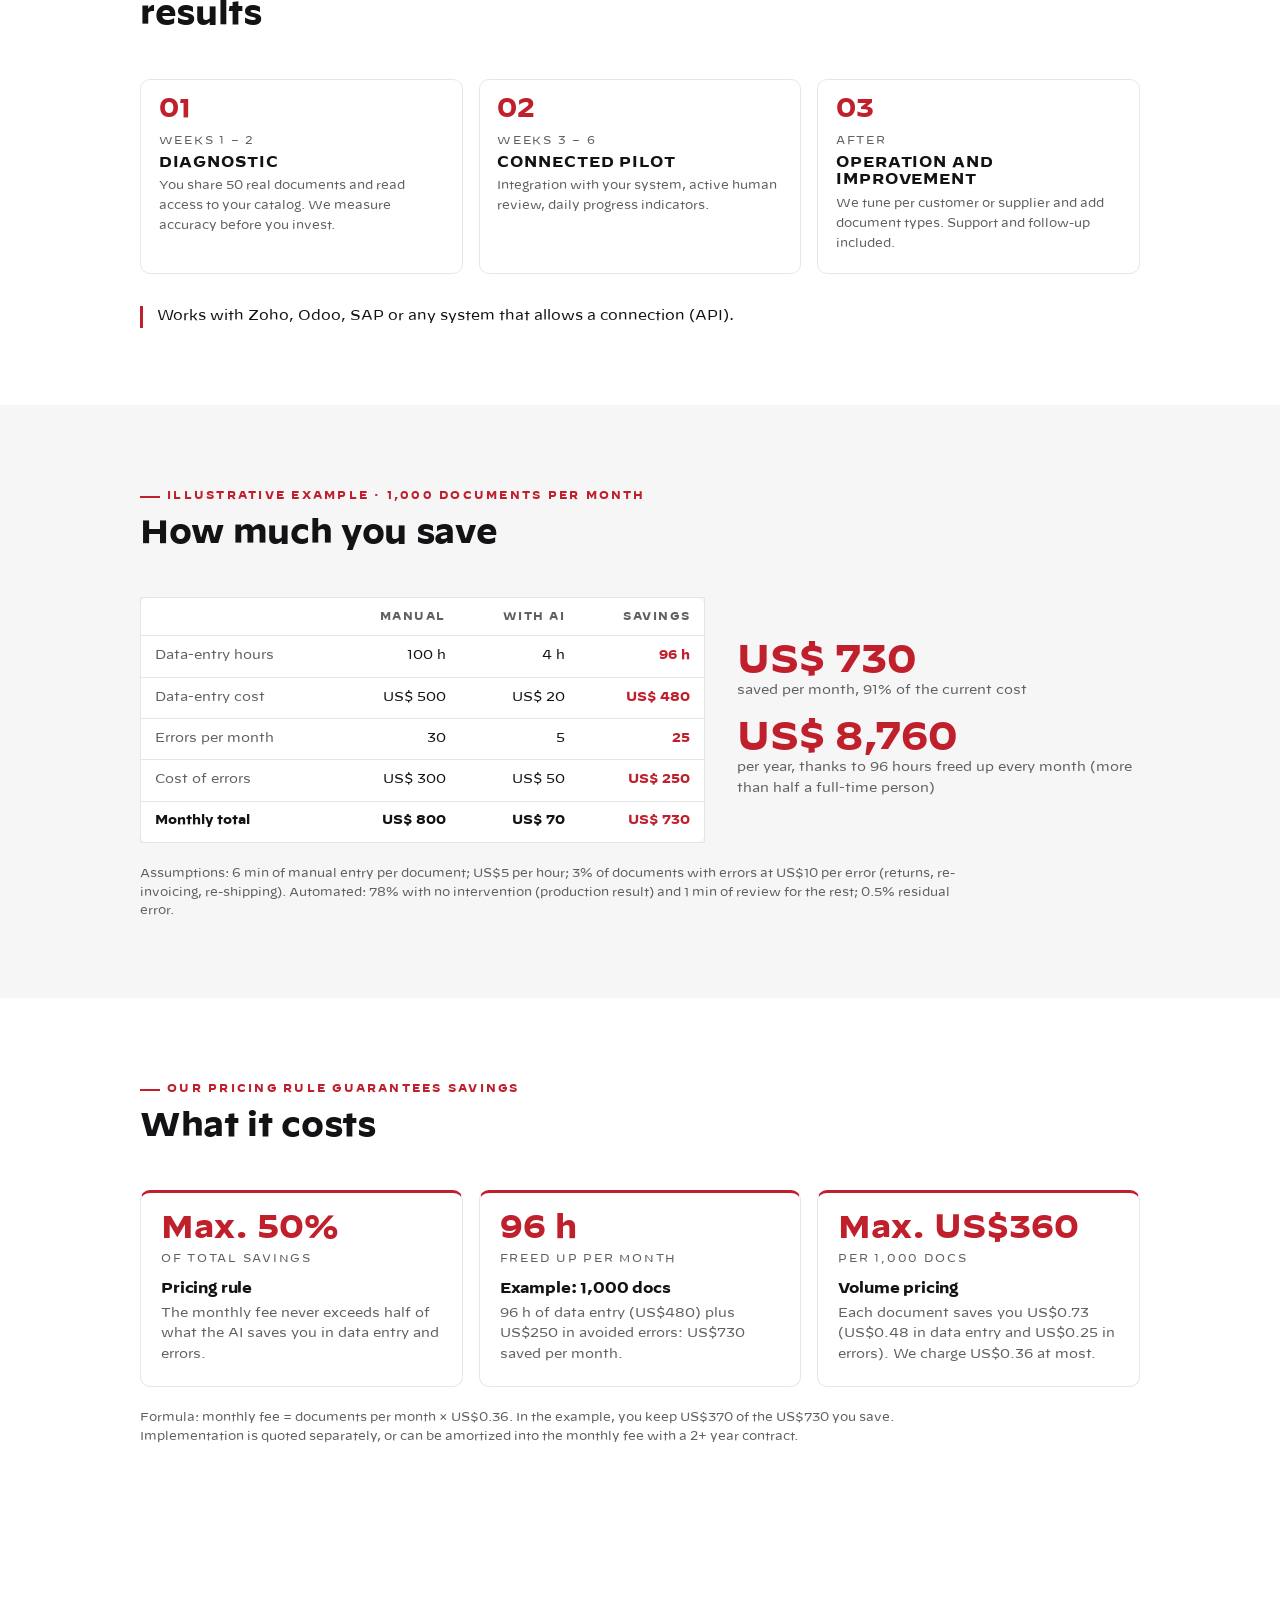
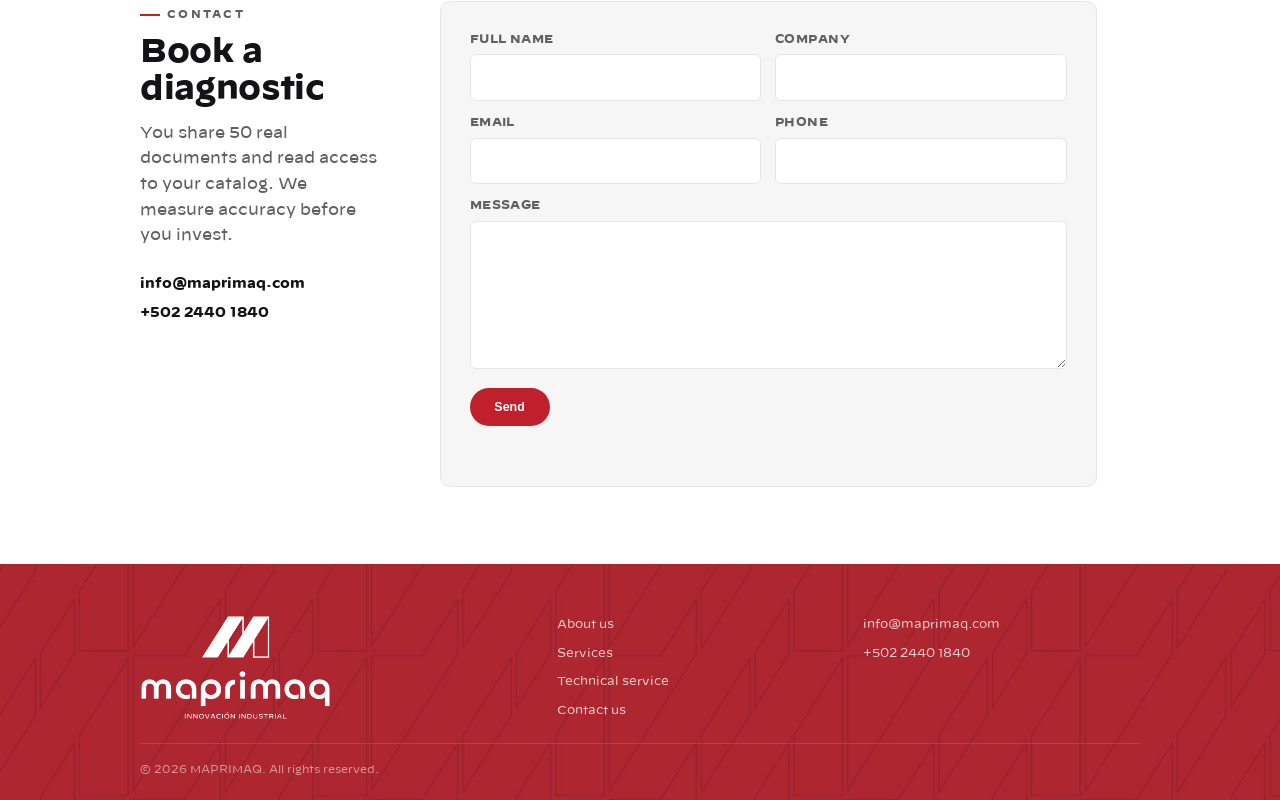
==== commit e5e8c57f: "Add Steinemann CVS and a Software division card linking to ia.html Steinemann joins the brand marque" ====
--- a/ia.html
+++ b/ia.html
@@ -6,7 +6,7 @@
   <title>MAPRIMAQ — Automatización de documentos con IA</title>
   <meta name="description" content="Automatización inteligente de documentos para integrar órdenes, facturas y otros registros directamente a su ERP, sin digitación manual.">
   <link rel="icon" type="image/png" href="assets/img/icon-1.png">
-  <link rel="stylesheet" href="css/styles.css?v=38">
+  <link rel="stylesheet" href="css/styles.css?v=39">
   <meta property="og:title" content="MAPRIMAQ — Automatización de documentos con IA">
   <meta property="og:description" content="Del documento al sistema. Automáticamente. IA + validación + integración.">
   <meta property="og:image" content="assets/img/ia-demo-poster.webp">
@@ -325,6 +325,6 @@
     </div>
   </footer>
 
-  <script src="js/main.js?v=26"></script>
+  <script src="js/main.js?v=27"></script>
 </body>
 </html>
--- a/css/styles.css
+++ b/css/styles.css
@@ -600,6 +600,7 @@
 }
 .division-card:hover::before, .division-card:focus-visible::before, .division-card.open::before { transform: scaleY(1); }
 .division-card:focus-visible { outline: none; }
+.division-card-link { display: block; color: inherit; text-decoration: none; }
 
 .division-card h3 { grid-area: title; align-self: end; margin: 0; }
 .division-head > p {
